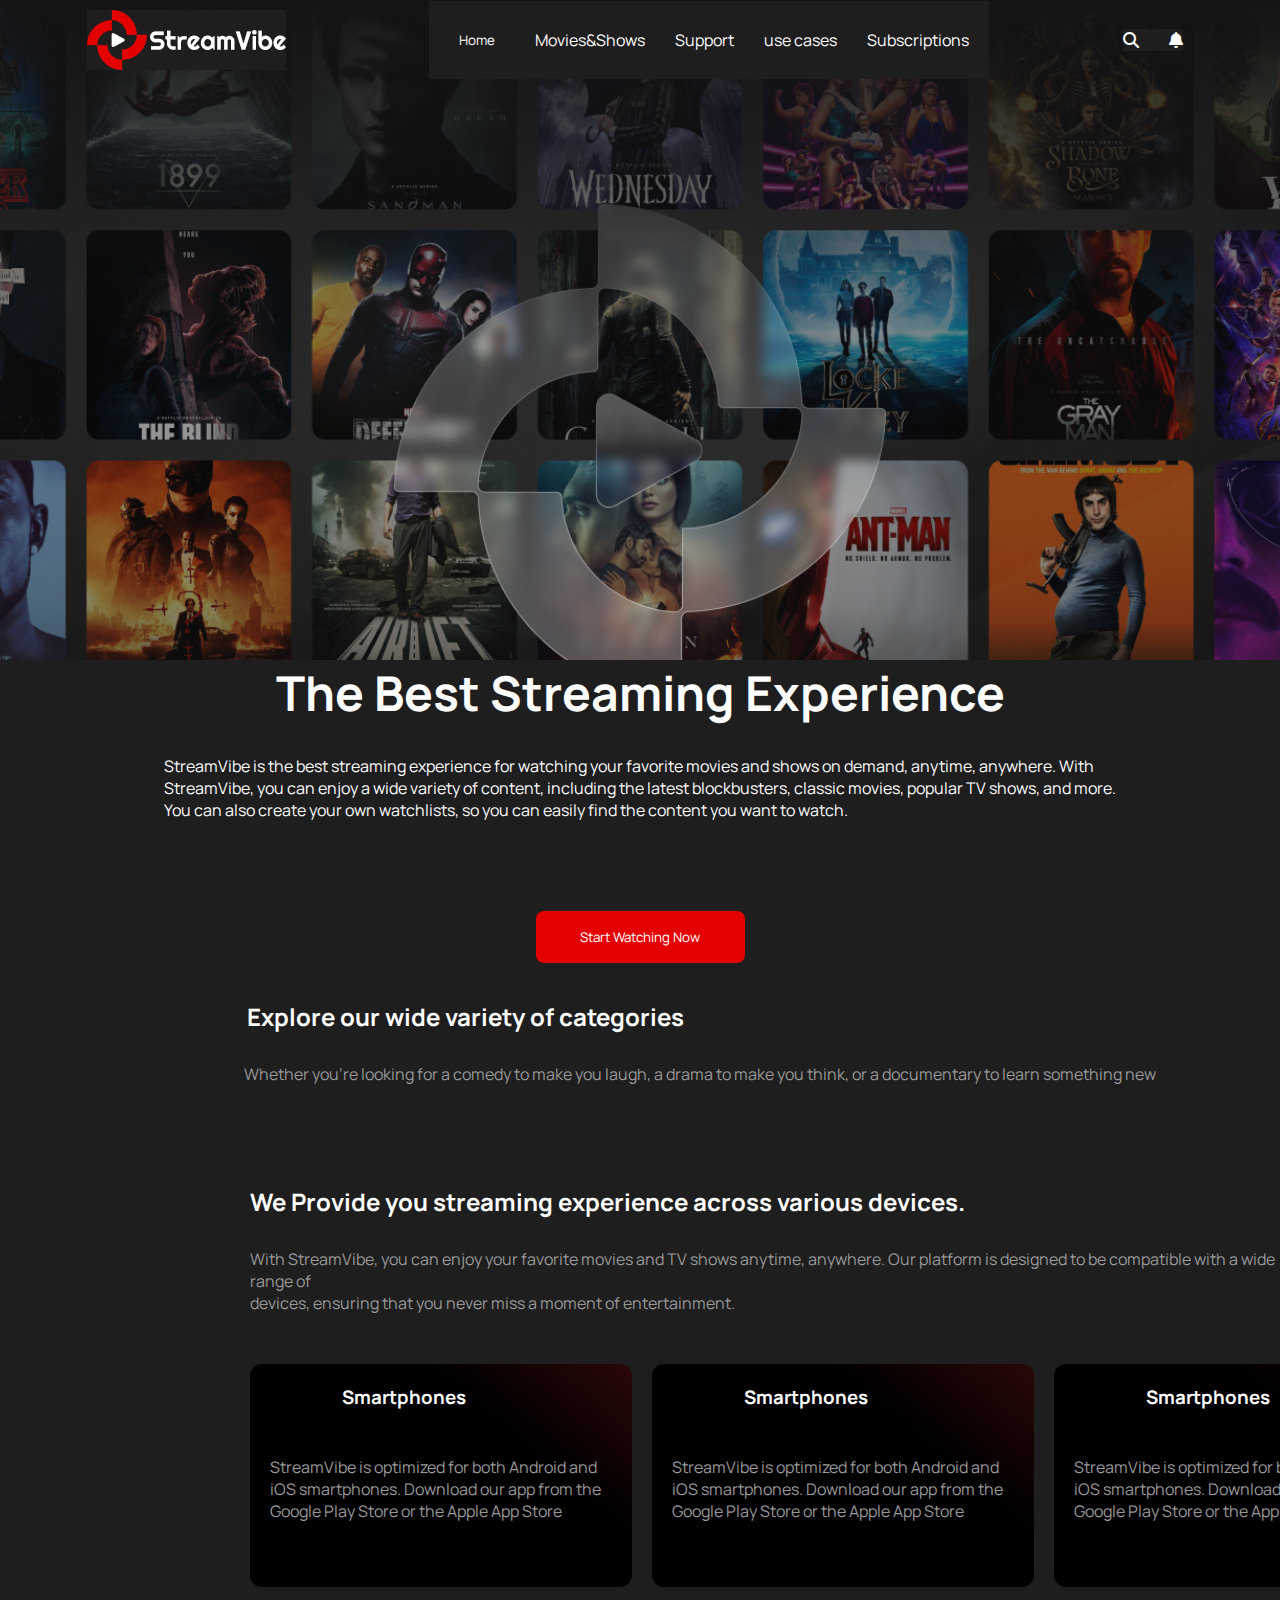
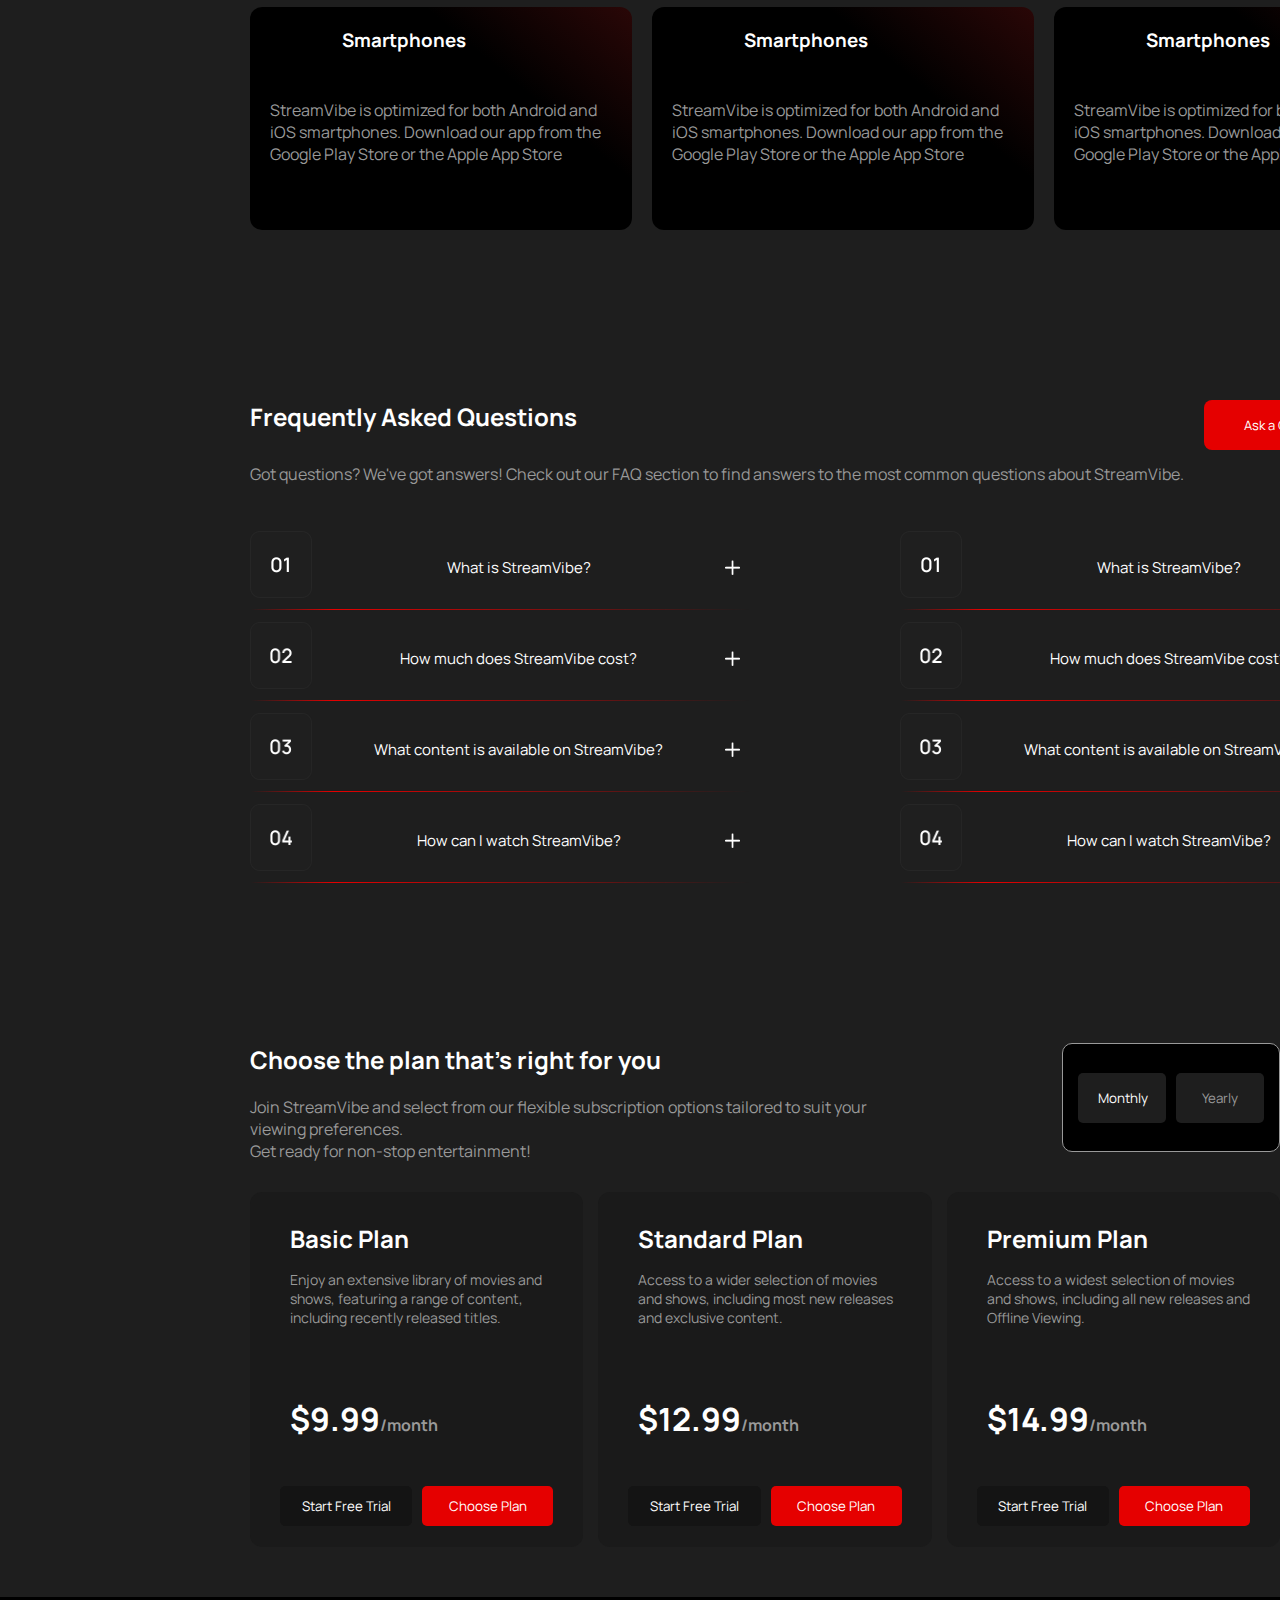
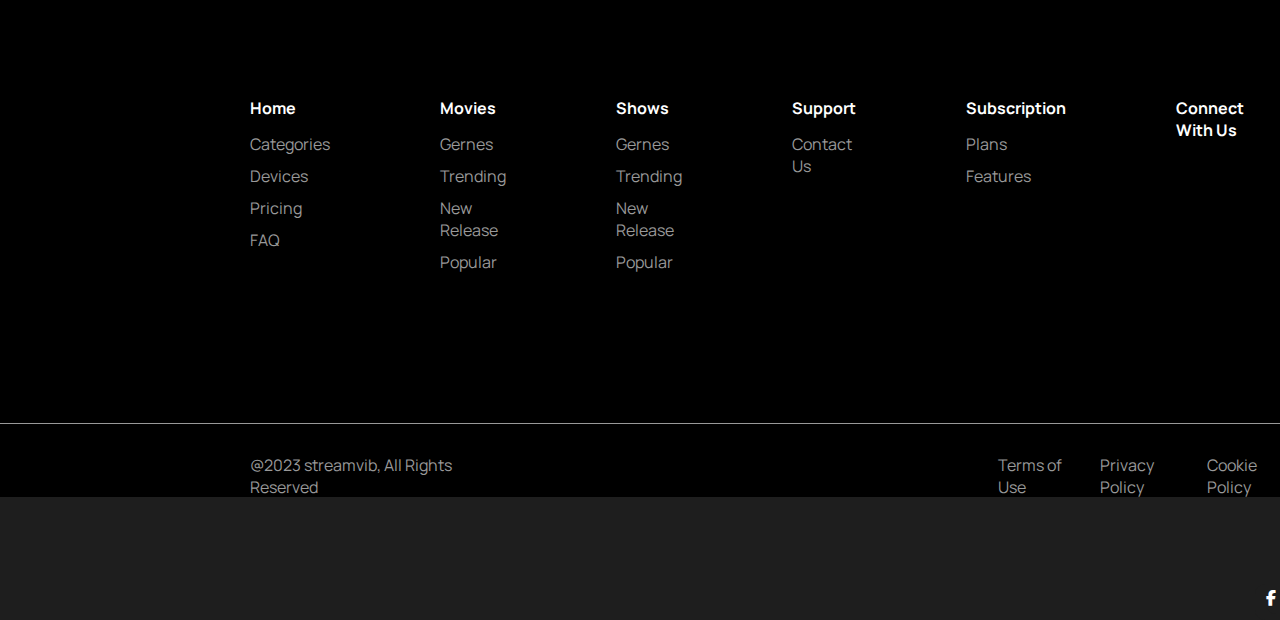
==== index.html @ 4754e65c "footers" ====
<!DOCTYPE html>
<html lang="en">
<head>
    <meta charset="UTF-8">
    <link rel="stylesheet" href="css/ahmad.css">
    <link rel="stylesheet" href="css/nava.css">
    <link rel="stylesheet" href="css/zahra.css">
    <meta name="viewport" content="width=device-width, initial-scale=1.0">
    <title>Document</title>
    <link rel="preconnect" href="https://fonts.googleapis.com">
    <link rel="preconnect" href="https://fonts.gstatic.com" crossorigin>
    <link href="https://fonts.googleapis.com/css2?family=Manrope:wght@200..800&display=swap" rel="stylesheet">
    <link rel="stylesheet" href="https://cdnjs.cloudflare.com/ajax/libs/font-awesome/6.6.0/css/all.min.css">
    <link rel="stylesheet" href="css/owl.carousel.min.css">
    <link rel="stylesheet" href="css/owl.theme.default.min.css">
</head>
<body>
    <section>
        <header class="image-header">
            <div class="navbar">
    
                <div class="img">   
                    <img src="Logo.png" alt="">
                </div>
               
                <div>
                    <ul class="nav-center">
                        <button class="btn"><li>Home</li></button>
                        <li>Movies&Shows</li>
                        <li>Support</li>
                        <li>use cases</li>
                        <li>Subscriptions</li>
                        </div>
                    </ul>
               
                    <div class="img2">
                        <a href=""> <i class="fa fa-search" ></i></a>
                        <a href=""> <i class="fa-solid fa-bell"></i></a>
                    </div>
               </div>
               
            <div id="color">
                <h1 class="txt">The Best Streaming Experience</h1>
                <p class="txt1">StreamVibe is the best streaming experience for watching your favorite movies and shows on demand, anytime, anywhere. With <br> StreamVibe, you can enjoy a wide variety of content, including the latest blockbusters, classic movies, popular TV shows, and more.<br>
                 You can also create your own watchlists, so you can easily find the content you want to watch.</>
                <div class="button">
                    <button class="btn2"> Start Watching Now</button>
                </div>
            </div>
            
        </header>
    </section>
    

    <!-- ZAHRA -->

        <!-- NAVA -->
    <!-- ExploreSection -->
    <section class="SectionExplore">
        <div>
            <h2>Explore our wide variety of categories</h2>
            <p>Whether you're looking for a comedy to make you laugh, a drama to make you think, or a documentary to learn something new</p>
        </div>

        <div class="owl-theme Explore_box owl-carousel"></div>
    </section>

    <section class="WeProvide">
        <div class="WeProvide_text">
            <h2>We Provide you streaming experience across various devices.</h2>
            <p>With StreamVibe, you can enjoy your favorite movies and TV shows anytime, anywhere. Our platform is designed to be compatible with a wide range of <br /> devices, ensuring that you never miss a moment of entertainment.</p>
        </div>
        <div class="WeProvide_pos_box">
            <div>
                <div class="box_WeProvide">
                    <div>
                        <span><img src="" alt=""></span>
                        <h3>Smartphones</h3>
                    </div>
                    <p>StreamVibe is optimized for both Android and iOS smartphones. Download our app from the Google Play Store or the Apple App Store</p>
                </div>
                <div class="box_WeProvide">
                    <div>
                        <span><img src="" alt=""></span>
                        <h3>Smartphones</h3>
                    </div>
                    <p>StreamVibe is optimized for both Android and iOS smartphones. Download our app from the Google Play Store or the Apple App Store</p>                </div>
                
            </div>

            <div>
                <div class="box_WeProvide">
                    <div>
                        <span><img src="" alt=""></span>
                        <h3>Smartphones</h3>
                    </div>
                    <p>StreamVibe is optimized for both Android and iOS smartphones. Download our app from the Google Play Store or the Apple App Store</p>                </div>
                
                <div class="box_WeProvide">
                    <div>
                        <span><img src="" alt=""></span>
                        <h3>Smartphones</h3>
                    </div>
                    <p>StreamVibe is optimized for both Android and iOS smartphones. Download our app from the Google Play Store or the Apple App Store</p>                </div>
                
            </div>
            <div>
                <div class="box_WeProvide">
                    <div>
                        <span><img src="" alt=""></span>
                        <h3>Smartphones</h3>
                    </div>
                    <p>StreamVibe is optimized for both Android and iOS smartphones. Download our app from the Google Play Store or the Apple App Store</p>                </div>
                
                <div class="box_WeProvide">
                    <div>
                        <span><img src="" alt=""></span>
                        <h3>Smartphones</h3>
                    </div>
                    <p>StreamVibe is optimized for both Android and iOS smartphones. Download our app from the Google Play Store or the Apple App Store</p>                </div>
                
            </div>
        </div>
    </section>







    <!-- AHMAD -->
    <section class="Frequently-Asked-Questions">
        <div class="Frequently-Main">
            <div class="Frequently-Asked">
                <div class="flexer">
                    <div>
                        <h2>Frequently Asked Questions</h2>
                        <p>Got questions? We've got answers! Check out our FAQ section to find answers to the most common questions about StreamVibe.</p>
                    </div>

                   <button>Ask a Question</button>
                </div>


                <br><br>
                <div class="boxx">
                    <div class="left-box">

                        <div class="q-box box_section9">
                            <img class="i1img" src="assets/01.png" alt="">
                            <span>What is StreamVibe?</span>
                            <img class="plus-img" src="assets/plus.png" alt="">

                        </div>
                        <div class="answer-content" style="display:none;">
                            <p class="dis">
                                StreamVibe is a streaming service that allows you to watch<br> movies and shows on demand.
                            </p>
                        </div>
                        <img class="i2img" src="assets/line.png" alt="">

                        <div class="q-box box_section9">
                            <img class="i1img" src="assets/02.png" alt="">
                            <span>How much does StreamVibe cost?</span>
                            <img class="plus-img" src="assets/plus.png" alt="">

                        </div>
                        <div class="answer-content" style="display:none;">
                            <p class="dis">
                                StreamVibe is a streaming service that allows you to watch<br> movies and shows on demand.
                            </p>
                        </div>
                        <img class="i2img" src="assets/line.png" alt="">

                        <div class="q-box box_section9">
                            <img class="i1img" src="assets/03.png" alt="">
                            <span>What content is available on StreamVibe?</span>
                            <img class="plus-img" src="assets/plus.png" alt="">

                        </div>
                        <div class="answer-content" style="display:none;">
                            <p class="dis">
                                StreamVibe is a streaming service that allows you to watch<br> movies and shows on demand.
                            </p>
                        </div>
                        <img class="i2img" src="assets/line.png" alt="">

                        <div class="q-box box_section9">
                            <img class="i1img" src="assets/04.png" alt="">
                            <span>How can I watch StreamVibe?</span>
                            <img class="plus-img" src="assets/plus.png" alt="">

                        </div>
                        <div class="answer-content" style="display:none;">
                            <p class="dis">
                                StreamVibe is a streaming service that allows you to watch<br> movies and shows on demand.
                            </p>
                        </div>
                        <img class="i2img" src="assets/line.png" alt="">

                    </div>
    
                    <div class="right-box">
                        <div class="q-box box_section9">
                            <img class="i1img" src="assets/01.png" alt="">
                            <span>What is StreamVibe?</span>
                            <img class="plus-img" src="assets/plus.png" alt="">

                        </div>
                        <div class="answer-content" style="display:none;">
                            <p class="dis">
                                StreamVibe is a streaming service that allows you to watch<br> movies and shows on demand.
                            </p>
                        </div>
                        <img class="i2img" src="assets/line.png" alt="">

                        <div class="q-box box_section9">
                            <img class="i1img" src="assets/02.png" alt="">
                            <span>How much does StreamVibe cost?</span>
                            <img class="plus-img" src="assets/plus.png" alt="">

                        </div>
                        <div class="answer-content" style="display:none;">
                            <p class="dis">
                                StreamVibe is a streaming service that allows you to watch<br> movies and shows on demand.
                            </p>
                        </div>
                        <img class="i2img" src="assets/line.png" alt="">

                        <div class="q-box box_section9">
                            <img class="i1img" src="assets/03.png" alt="">
                            <span>What content is available on StreamVibe?</span>
                            <img class="plus-img" src="assets/plus.png" alt="">

                        </div>
                        <div class="answer-content" style="display:none;">
                            <p class="dis">
                                StreamVibe is a streaming service that allows you to watch<br> movies and shows on demand.
                            </p>
                        </div>
                        <img class="i2img" src="assets/line.png" alt="">

                        <div class="q-box box_section9">
                            <img class="i1img" src="assets/04.png" alt="">
                            <span>How can I watch StreamVibe?</span>
                            <img class="plus-img" src="assets/plus.png" alt="">

                        </div>
                        <div class="answer-content" style="display:none;">
                            <p class="dis">
                                StreamVibe is a streaming service that allows you to watch<br> movies and shows on demand.
                            </p>
                        </div>
                        <img class="i2img" src="assets/line.png" alt="">
                    </div>
                </div>
                </div>
            </div>
        </div>

    </section>

    <section class="pricing-section">
        <div class="pos">
            <div>
                <h2>Choose the plan that’s right for you</h2>
                <p>Join StreamVibe and select from our flexible subscription options tailored to suit your viewing preferences. <br />Get ready for non-stop entertainment!</p>
            
            </div>

            <div class="toggle-container">
                <button class="toggle-button active">Monthly</button>
                <button class="toggle-button">Yearly</button>
            </div>
        </div>
        <div class="plans-container">
            <div class="plan-box">
                <h2>Basic Plan</h2>
                <p>Enjoy an extensive library of movies and shows, featuring a range of content, including recently released titles.</p>
                <h3>$9.99<span>/month</span></h3>
                <div class="pos_button">
                    <button class="btn-trial">Start Free Trial</button>
                    <button class="btn-choose">Choose Plan</button>
                </div>
            </div>

            <div class="plan-box">
                <h2>Standard Plan</h2>
                <p>Access to a wider selection of movies and shows, including most new releases and exclusive content.</p>
                <h3>$12.99<span>/month</span></h3>
                <div class="pos_button">
                    <button class="btn-trial">Start Free Trial</button>
                    <button class="btn-choose">Choose Plan</button>
                </div>
            </div>

            <div class="plan-box">
                <h2>Premium Plan</h2>
                <p>Access to a widest selection of movies and shows, including all new releases and Offline Viewing.</p>
                <h3>$14.99<span>/month</span></h3>
                <div class="pos_button">
                    <button class="btn-trial">Start Free Trial</button>
                    <button class="btn-choose">Choose Plan</button>
                </div>

            </div>
        </div>
    </section>


    <!-- footer -->
    <section class="footer">
        <div class="footer_pos">
            <div>
                <h4><a href="">Home</a></h4>
                <ul>
                    <li><a href="">Categories</a></li>
                    <li><a href="">Devices</a></li>
                    <li><a href="">Pricing</a></li>
                    <li><a href="">FAQ</a></li>
                </ul>
            </div>

            <div>
                <h4><a href="">Movies</a></h4>
                <ul>
                    <li><a href="">Gernes</a></li>
                    <li><a href="">Trending</a></li>
                    <li><a href="">New Release</a></li>
                    <li><a href="">Popular</a></li>
                </ul>
            </div>
            <div>
                <h4><a href="">Shows</a></h4>
                <ul>
                    <li><a href="">Gernes</a></li>
                    <li><a href="">Trending</a></li>
                    <li><a href="">New Release</a></li>
                    <li><a href="">Popular</a></li>
                </ul>
            </div>
            <div>
                <h4><a href="">Support</a></h4>
                <ul>
                    <li><a href="">Contact Us</a></li>
                </ul>
            </div>
            <div>
                <h4><a href="">Subscription</a></h4>
                <ul>
                    <li><a href="">Plans</a></li>
                    <li><a href="">Features</a></li>
                </ul>
            </div>
            <div class="icons_footer">
                <h4><a href="">Connect With Us</a></h4>
            </div>
        </div>
        <div class="pos_icon_footer2">
            <div>
                <i class="fa-brands fa-facebook-f"></i>  
            </div>       
            
            <div>
                <i class="fa-brands fa-twitter"></i>
            </div> 
                
            <div>
                <i class="fa fa-linkedin" aria-hidden="true"></i>
            </div> 
        
        </div>

        <div class="last_part_of_footer">
            <span>@2023 streamvib, All Rights Reserved</span>
            <ul>
                <li><a href="">Terms of Use</a></li>
                <li><a href="">Privacy Policy</a></li>
                <li><a href="">Cookie Policy</a></li>
            </ul>
        </div>
    </section>


    
</body>
    <!-- owl carousel -->
    <script src="js/owl.carousel.min.js"></script>
    <script src="https://cdnjs.cloudflare.com/ajax/libs/jquery/3.7.1/jquery.min.js"></script>
    <script src="https://cdnjs.cloudflare.com/ajax/libs/jquery/3.7.1/jquery.min.js">
    </script>
    <!-- owl carousel -->
    <script src="js/owl.carousel.min.js"></script>
    <script src="js/main.js"></script>
</html>
---- css/ahmad.css ----
.Frequently-Asked-Questions {
    display: flex;
    flex-direction: column;
}

.Frequently-Asked h2 {
    color: white;
}
.Frequently-Asked p {
    color: #999999;
    font-size: 16px;
}


.flexer {
    display: flex;
    
}
.flexer div p{
    margin-top: 30px;
}

.Frequently-Asked button {
    height: 50px;
    width: 170px;
    margin-bottom: 30px;
    color: white;
    background-color: #E50000;
    font-size: 13px;
    border-radius: 8px;
    border: none;
    margin-left: 20px;
}


.i1img {
    height: 67px;
    width: 62px;
}

.i2img {
    height: 1px;
    width: 500px;
    margin-bottom: 10px;
    margin-top: 10px;
}

.q-box span {
    color: #FFFFFF;
    font-size: 15px;
    margin-top: 7px;
}


.Frequently-Main {
    display: flex;
    justify-content: space-between; 
    
    margin-left: 250px;
    
    
}

.left-box, .right-box {
    display: flex;
    flex-direction: column;
    width: 48%; 
}


.boxx {
    display: flex;
    align-items: center;
    text-align: center;
    gap: 150px;
}


.q-box {
    box-sizing: border-box;
    display: flex;
    width: 500px;
    height: 70px;
    align-items: center; 
    justify-content: space-between; 
    cursor: pointer; 
}

.plus-img {
    height: 15px;
    width: 15px;
    margin-top: 7px;
    margin-right: 10px; 
}


.q-box.new_back .answer-content {
    display: block;
}


.answer-content {
    display: none;
    color: #999999;
    font-size: 14px;
    padding-left: 70px; 
    margin-bottom: 15px;
}


.q-box.new_back + .answer-content {
    display: block;
}

.answer-content {
    max-width: 500px;
    text-align: left;

}




/* body {
    font-family: Arial, sans-serif;
    background-color: #111;
    color: white;
    text-align: center;
    margin: 0;
    padding: 0;
} */

.pricing-section {
    padding: 50px 0;
    margin-top: 100px;
}
.pricing-section h2{
    color: white;
    margin-left: 250px;
    margin-bottom: 20px;
}
.pos{
    display: flex;
    gap: 150px;
}


.pricing-section p {
    color: #999;
    margin-bottom: 30px;
    margin-left: 250px;
}

.toggle-container {
    background-color: black;
    display: flex;
    justify-content: center;
    align-items: center;
    margin-bottom: 40px;
    border: 1px solid #999999;
    border-radius: 10px;
    padding: 10px;
}

.toggle-button {
    
    color: #999999;
    border: 1px solid white;
    padding: 10px 20px;
    margin: 0 5px;
    cursor: pointer;
    border-radius: 5px;
    transition: all 0.3s ease;
    width: 88px;
    height: 50px;
    border: none;
}

.toggle-button.active {
    
    color: white;
    border: none;
    
}

.plans-container {
    display: flex;
    margin-left: 250px;
    gap: 15px;
}

.plan-box {
    background-color: #1A1A1A;
    padding: 30px;
    
    border-radius: 12px;
    
    box-sizing: border-box;
    width: 375px;
    height: 355px;
}

.plan-box div{
    background-color: #1A1A1A;
    margin-top: 45px;
    
}

.plan-box h2 {
    background-color: #1A1A1A;
    color: white;
    margin-left: 10px;
    margin-bottom: 15px;
}

.plan-box p {
    background-color: #1A1A1A;
    color: #999;
    font-size: 14px;
    margin-bottom: 70px;
    margin-left: 10px;
}

.plan-box h3 {
    font-size: 2rem;
    margin-bottom: 20px;
    background-color: #1A1A1A;
    color: white;
    margin-left: 10px;
}
.pos_button {
    display: flex;
    gap: 10px;
}
.plan-box span {
    background-color: #1A1A1A;
    font-size: 1rem;
    color: #999;
}

.btn-trial, .btn-choose {
    display: block;
    width: 100%;
    padding: 10px;
    border: none;
    border-radius: 5px;
    cursor: pointer;
    margin-bottom: 10px;
}

.btn-trial {

    background-color: #141414;
    color: white;
    border: 1px solid #141414;
}

.btn-choose {
    
    background-color: #E50000;
    color: white;
    transition: background-color 0.3s ease;
}
---- css/nava.css ----
* {
    background-color: #1E1E1E;
    padding: 0px;
    margin: 0px;
    font-family: "Manrope", sans-serif;
}
/* ExploreSection */
.SectionExplore {
    display: flex;
    flex-direction: column;
    width: 1400px;
    overflow: hidden;
    text-align: center;

    margin-bottom: 100px;
    
}
.SectionExplore div h2 {
    
    margin-left: -470px;
    color: white;
    margin-bottom: 30px;
}
.SectionExplore div p {
    color: #999999;
   
    
}
/* Explore_box */
.Explore_box {
    border-radius: 10px;
    display: flex;
    gap: 120px;
    margin-left: 250px;
    
}

.Explore_box div h3{
    color: white;
    background-color: #262626;
    
}
.Explore_box div i{
    margin-top: 7px;
    color: white;
    background-color: #262626;
}
.cenareham {
    padding: 30px;
    display: flex;
    gap: 80px;
    background-color: #262626;
    margin-top: 40px;

}
.boxes{
    margin-top: -190px;
    box-sizing: border-box;
    width: 240px;
    height: 380px;
    
    background-color: #262626;
    border-radius: 10px;
}
.pics_of__Explorebox{
    border-radius: 10px;
    padding: 20px;
    margin-top: 300px;
    background-color: #262626;
}
.pics_of__Explorebox img{
    
    width: 193px;
    height: 210px;
}
.WeProvide {
    margin-left: 250px;
    margin-bottom: 150px;
}

.WeProvide div h2{
    color: white;
    margin-bottom: 30px;

}
.WeProvide div p{
    color: #999999;

}
.owl-theme {
    color: white;
}
.owl-nav{
    display: flex;
    gap: 224px;
    
}
.owl-dots{
    width: 207px;
    height: 50px;
    display: flex;
    align-items: center;
    justify-content: center;
    border-radius: 10px;
    position: absolute;
    top: 30px;
    right: 325px;
    
}
.owl-dot span{
    width: 15px !important;
    height: 5px !important;
    
    
}
.owl-nav{
    width: 330px;
    height: 68px;
    background-color: #0F0F0F;
    border: 1px solid #262626;
    position: absolute;
    top: 10px;
    right: 260px;
    border-radius: 10px;
}
/* .owl-next{
    overflow: hidden;
    z-index: 1;
    
} */
.owl-next span{
    
    background-color: transparent;
    width: 60px;
    height: 60px;
    background-color: #262626;
    border-radius: 6px;
    padding: 15px;
}
.owl-prev span{
    
    background-color: transparent;
    width: 60px;
    height: 60px;
    background-color: #262626;
    border-radius: 6px;
    padding: 15px;
}
.owl-dot.active span{
    background-color: red !important; /* Active dot color */
}

/* WeProvide_boxes */
.box_WeProvide{
    width: 342px;
    height: 183px;
    border-radius: 12px;
    padding: 20px;
    background: linear-gradient(40deg, rgba(0,0,0,1) 68%, rgb(42,7,7) 100%, rgba(45,2,2,1) 100%);
    margin-bottom: 20px;
}
.WeProvide_text{
    margin-bottom: 50px;
}
.box_WeProvide div{
    
    display: flex;
    color: white;
    background-color: transparent;
}
.box_WeProvide div h3{
    background-color: transparent;
}
.box_WeProvide div span{
    width: 72px;
    height: 72px;
    border-radius: 12px;
    background-color: #1F1F1F;
    background-color: transparent;
}
.box_WeProvide p{
    background-color: transparent;
    
}
.WeProvide_pos_box {
    display: flex;
    gap: 20px;
}

/* footer */
.footer {
    width: 100%;
    height: 500px;
    background-color: #000000;
    display: flex;
    flex-direction: column;
    gap: 80px;
    
}
.footer_pos {
    display: flex;
    background-color: transparent;
    gap: 110px;
    padding: 100px 250px;
    

}
.footer_pos div h4{
    background-color: transparent;
}
.footer_pos div h4 a{
    color: white;
    background-color: transparent;
    list-style-type: none;
    text-decoration: none;
} 
.footer_pos div ul li{
    background-color: transparent;
}
.footer_pos div ul li a{
    color: #999999 !important;
    background-color: transparent;
    list-style-type: none;
    text-decoration: none;

    
}
.footer_pos div{
    background-color: transparent;
    display: flex;
    flex-direction: column;
    gap: 14px;
  
}
.footer_pos div ul{
    background-color: transparent;
    display: flex;
    flex-direction: column;
    gap: 10px;
    margin-bottom: -30px;
    
}
.last_part_of_footer{
    padding-top: 30px;
    gap: 280px;
    display: flex;
    color: #999999;
    background-color: transparent;
    border-top: 1px solid #999999;
}
.last_part_of_footer span{
    background-color: transparent;
    padding-left: 250px;
}
.last_part_of_footer ul{
    background-color: transparent;
    padding-left: 250px;
    display: flex;
    gap: 30px;
    background-color: transparent;
    
}
.last_part_of_footer ul li{
    background-color: transparent;
}

.last_part_of_footer ul li a{
    color: #999999;
    text-decoration: none;
    background-color: transparent;
    
}    

.pos_icon_footer2 {
    background-color: transparent;
    display: flex;
    width: 130px;
    position: absolute;
    left: 1255px;
    bottom: -2920px;
    gap: 10px;
    

    

}
.pos_icon_footer2 div{
    width: 256px;
    height: 36px;
    border-radius: 10px;
    display: flex;
    justify-content: center;
    align-items: center;
}

.pos_icon_footer2 i{
    margin-left: 10px;
    color: white;
    width: 24px;
    height: 24px;
    border-radius: 10px;
    
    
}
---- css/zahra.css ----
.image-header{
    background-image: url(../Sub\ Container.png);
    height: 100vh;
    background-position: center;
    background-repeat: no-repeat;
    background-size: cover;
    margin-bottom: 100px;
    
}

.navbar{
    background-color: transparent;
    display: flex;
    justify-content:space-around;
    align-items: center;
    padding-bottom:30px;
    padding-right:30px ;
    margin-left: 10px;
}
 .navcenter{ display: flex;
    justify-content:space-around;
    align-items: center;
    padding-bottom:30px;  
    gap: 30px;
   
}
.nav-center{
    display: flex;
    justify-content:space-around;
    align-items: center;
    gap: 30px;
    border-radius: 12px;
    padding: 20px;
    color: white;
    background-color:#1E1E1E;
}

li{
    list-style-type: none;
}
.btn{
    background-color: #1E1E1E;

    border-radius: 8px;
    color: white;
    padding: 10px;
    border-style: none;
}
.img2 {
    display: flex;
    gap: 30px;
}

.img2 a i{
    color: white;
}
.img{
   
    display: flex;
    width:199px ;
    height:60px ;
    margin: 10px;
    justify-content:center;
    align-items: baseline;
}
.txt{
    display: flex;
    justify-content: center;
    margin-bottom: 30px;
    color: white;
    margin-top:550px;
    font-size: 48px;
   
}

.txt1{display: flex;
    
    justify-content: center;
    
    color: white;
    /* margin-top:30px; */
}
.btn2{
    display: flex;
    justify-content: center;
    color:white;
    background-color: #E50000;
    border: none;
    align-items: center;
    width: 209px;
    height: 52px;
    border-radius: 8px;
}
#color{

    
    background-color: #1E1E1E;
}
.button{

    display: flex;
    justify-content: center;
    align-items: center;
    padding-top: 90px;
}
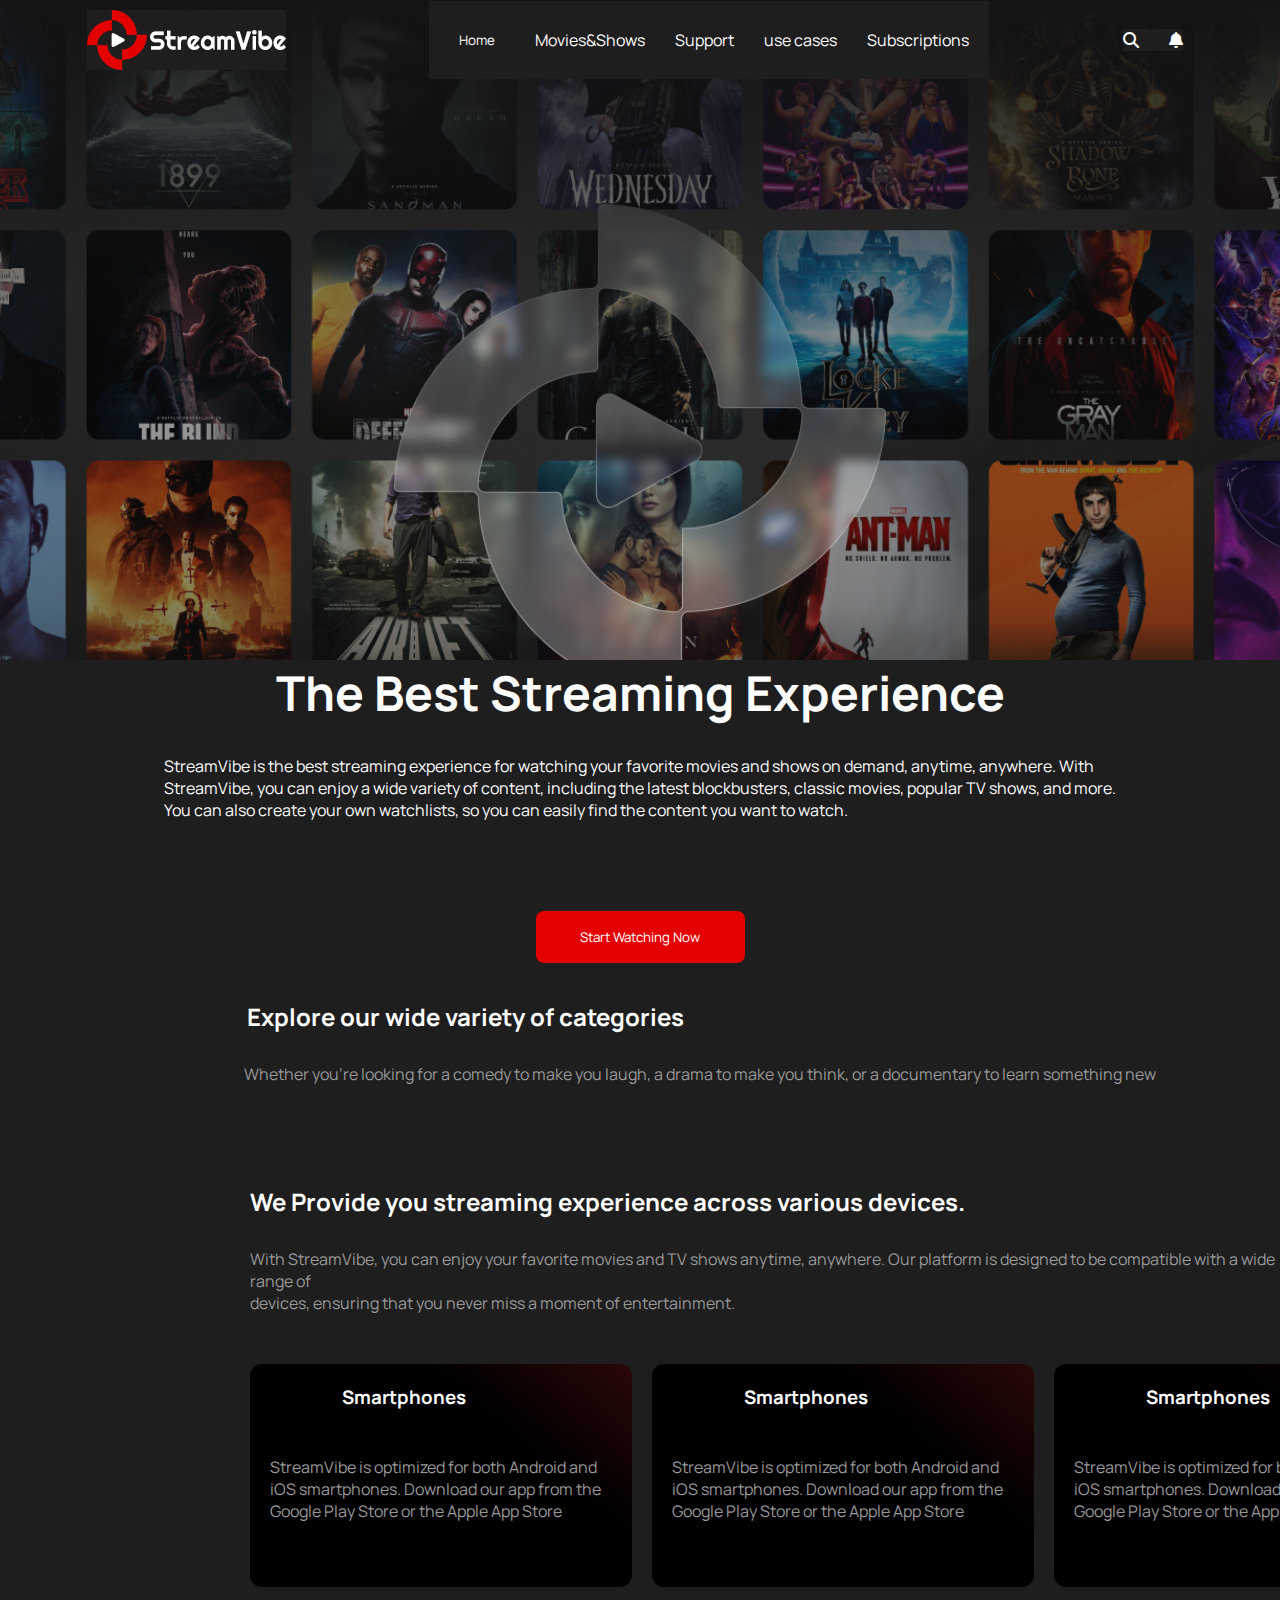
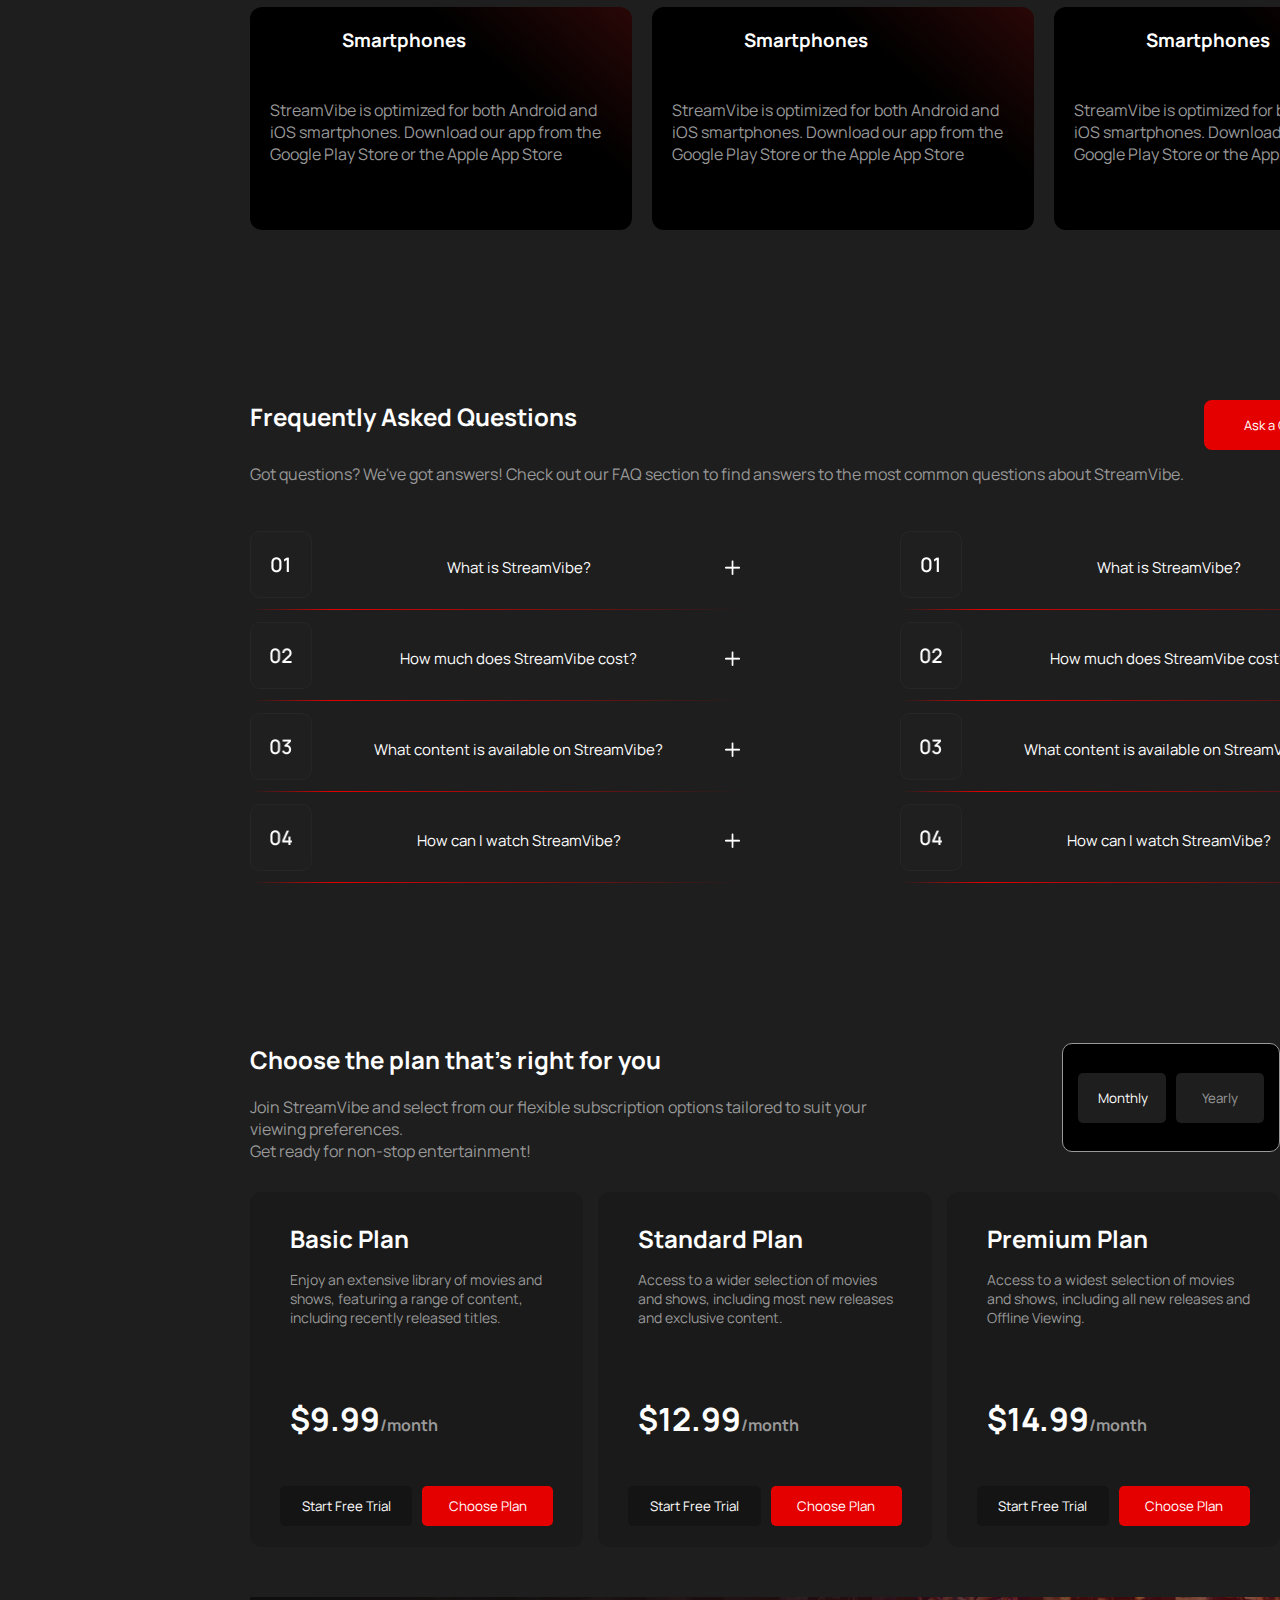
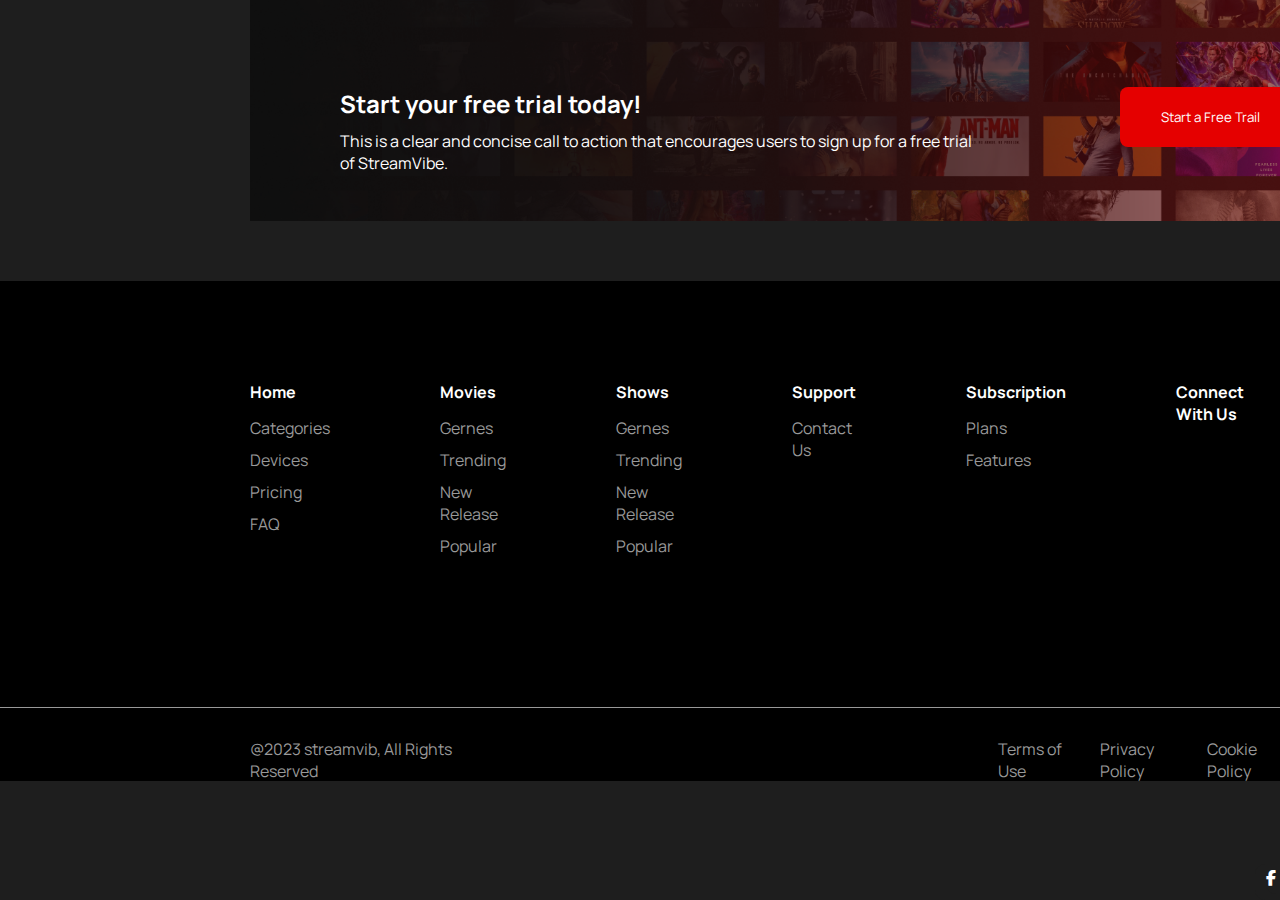
==== commit e7460847: "added baner" ====
--- a/index.html
+++ b/index.html
@@ -307,7 +307,16 @@
             </div>
         </div>
     </section>
-
+    <!-- baner -->
+    <section class="baner1 baner">
+        <div>
+            <h2>Start your free trial today!</h2>   
+            <p>This is a clear and concise call to action that encourages users to sign up for a free trial of StreamVibe.</p>  
+        </div>
+        <div>
+            <button>Start a Free Trail</button>
+        </div>
+    </section>
 
     <!-- footer -->
     <section class="footer">
--- a/css/nava.css
+++ b/css/nava.css
@@ -195,7 +195,7 @@
     display: flex;
     flex-direction: column;
     gap: 80px;
-    
+    margin-top: -100px;
 }
 .footer_pos {
     display: flex;
@@ -276,8 +276,9 @@
     display: flex;
     width: 130px;
     position: absolute;
+    margin-bottom: -30px;
     left: 1255px;
-    bottom: -2920px;
+    bottom: -3170px;
     gap: 10px;
     
 
@@ -302,3 +303,143 @@
     
     
 }
+/* show page */
+/* movies */
+
+.line{
+    padding: 0px;
+    margin-left: -200px;
+}
+
+.objects{
+    align-items: center;
+    width: 1240px;
+    height: inherit;
+    margin-top: 50px;
+    border: 2px solid #262626;
+    margin-left: 250px;
+    margin-bottom: 40px;
+}
+.objects button{
+    background-color: #E50000;
+    color: white;
+    width: 100px;
+    height: 50px;
+    border-radius: 10px;
+    
+}
+
+.SectionExplore2 {
+    
+    padding: 20px;
+    display: flex;
+    flex-direction: column;
+    width: 1200px;
+    overflow: hidden;
+    color: white;
+    gap: 100px;
+    margin-bottom: 100px;
+    
+    
+}
+
+.SectionExplore2 .w{
+    width: 400px;
+}
+
+.left{
+    margin-top: -100px;
+    margin-left: 100px;
+    
+    
+}
+
+.Explore_box2 .owl-nav{
+    margin-right: -130px;
+    
+    
+}
+.Explore_box2 .owl-dots{
+    margin-right: -129px;
+}
+.Explore_box2 .owl-stage-outer{
+    padding: 30px;
+    margin-left: -300px;
+}
+
+.baner{
+    background-image: url(../assets/Background\ Images.png);
+    width: 1200px;
+    padding: 20px;
+    height: 444px;
+    background-size: contain;
+    background-repeat: no-repeat;
+    margin-left: 250px;
+    display: flex;
+}
+.baner1{
+    background-image: url(../assets/Background\ Images.png);
+    width: 1100px;
+    padding: 20px;
+    height: 344px;
+    background-size: contain;
+    background-repeat: no-repeat;
+    margin-left: 250px;
+    display: flex;
+}
+
+.baner button{
+    background-color: #E50000;
+    width: 180px;
+    height: 60px;
+    border-radius: 8px;
+    border: none;
+}
+.baner div{
+    margin: 70px;
+    
+    background-color: transparent;
+    color: white;
+}
+.baner div button{
+    color: white;
+}
+.baner p{
+    background-color: transparent;
+}
+.baner h2{
+    margin-bottom: 10px;
+    background-color: transparent;
+}
+
+.pos_icon_footer3 {
+    background-color: transparent;
+    display: flex;
+    width: 130px;
+    position: absolute;
+    margin-top: 140px;
+    left: 1250px;
+    gap: 10px;
+    color: white;
+    
+    
+
+}
+.pos_icon_footer3 div{
+    width: 256px;
+    height: 36px;
+    border-radius: 10px;
+    display: flex;
+    justify-content: center;
+    align-items: center;
+}
+
+.pos_icon_footer3 i{
+    margin-left: 10px;
+    color: white;
+    width: 24px;
+    height: 24px;
+    border-radius: 10px;
+    
+    
+}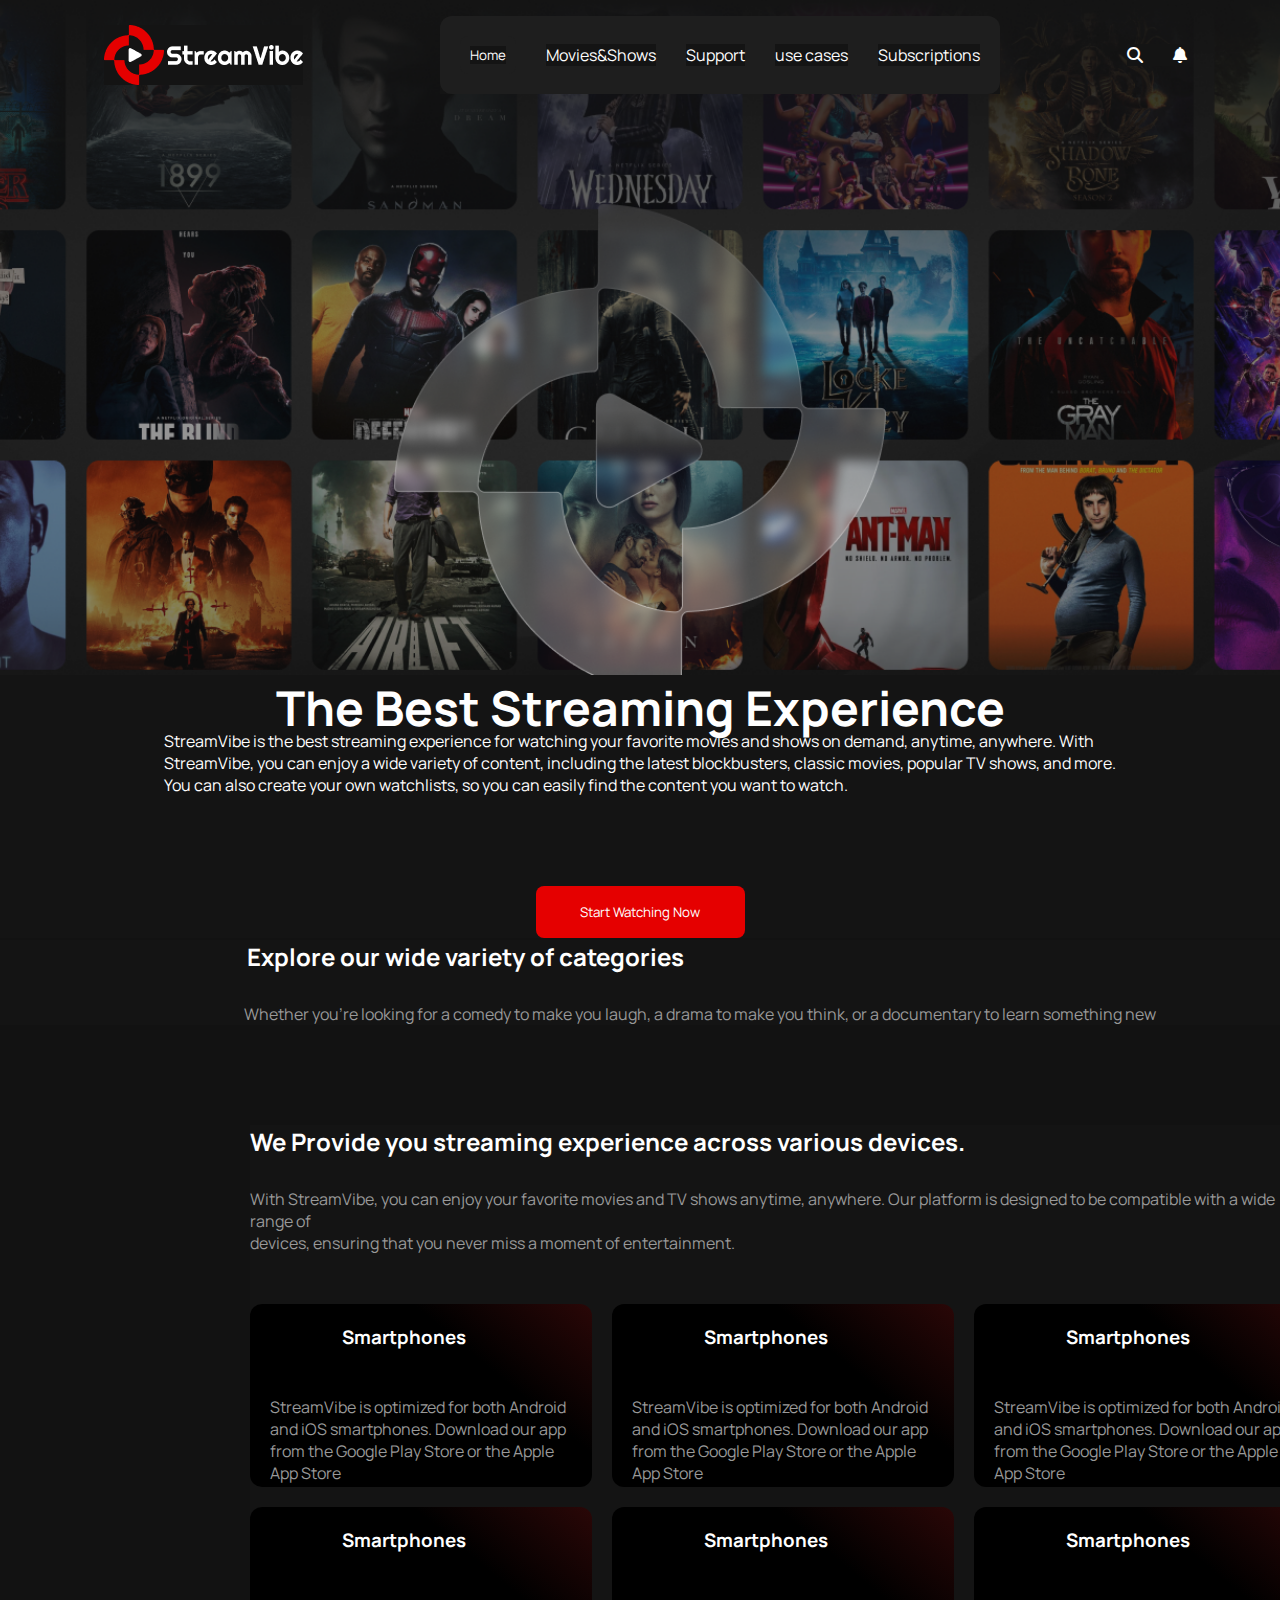
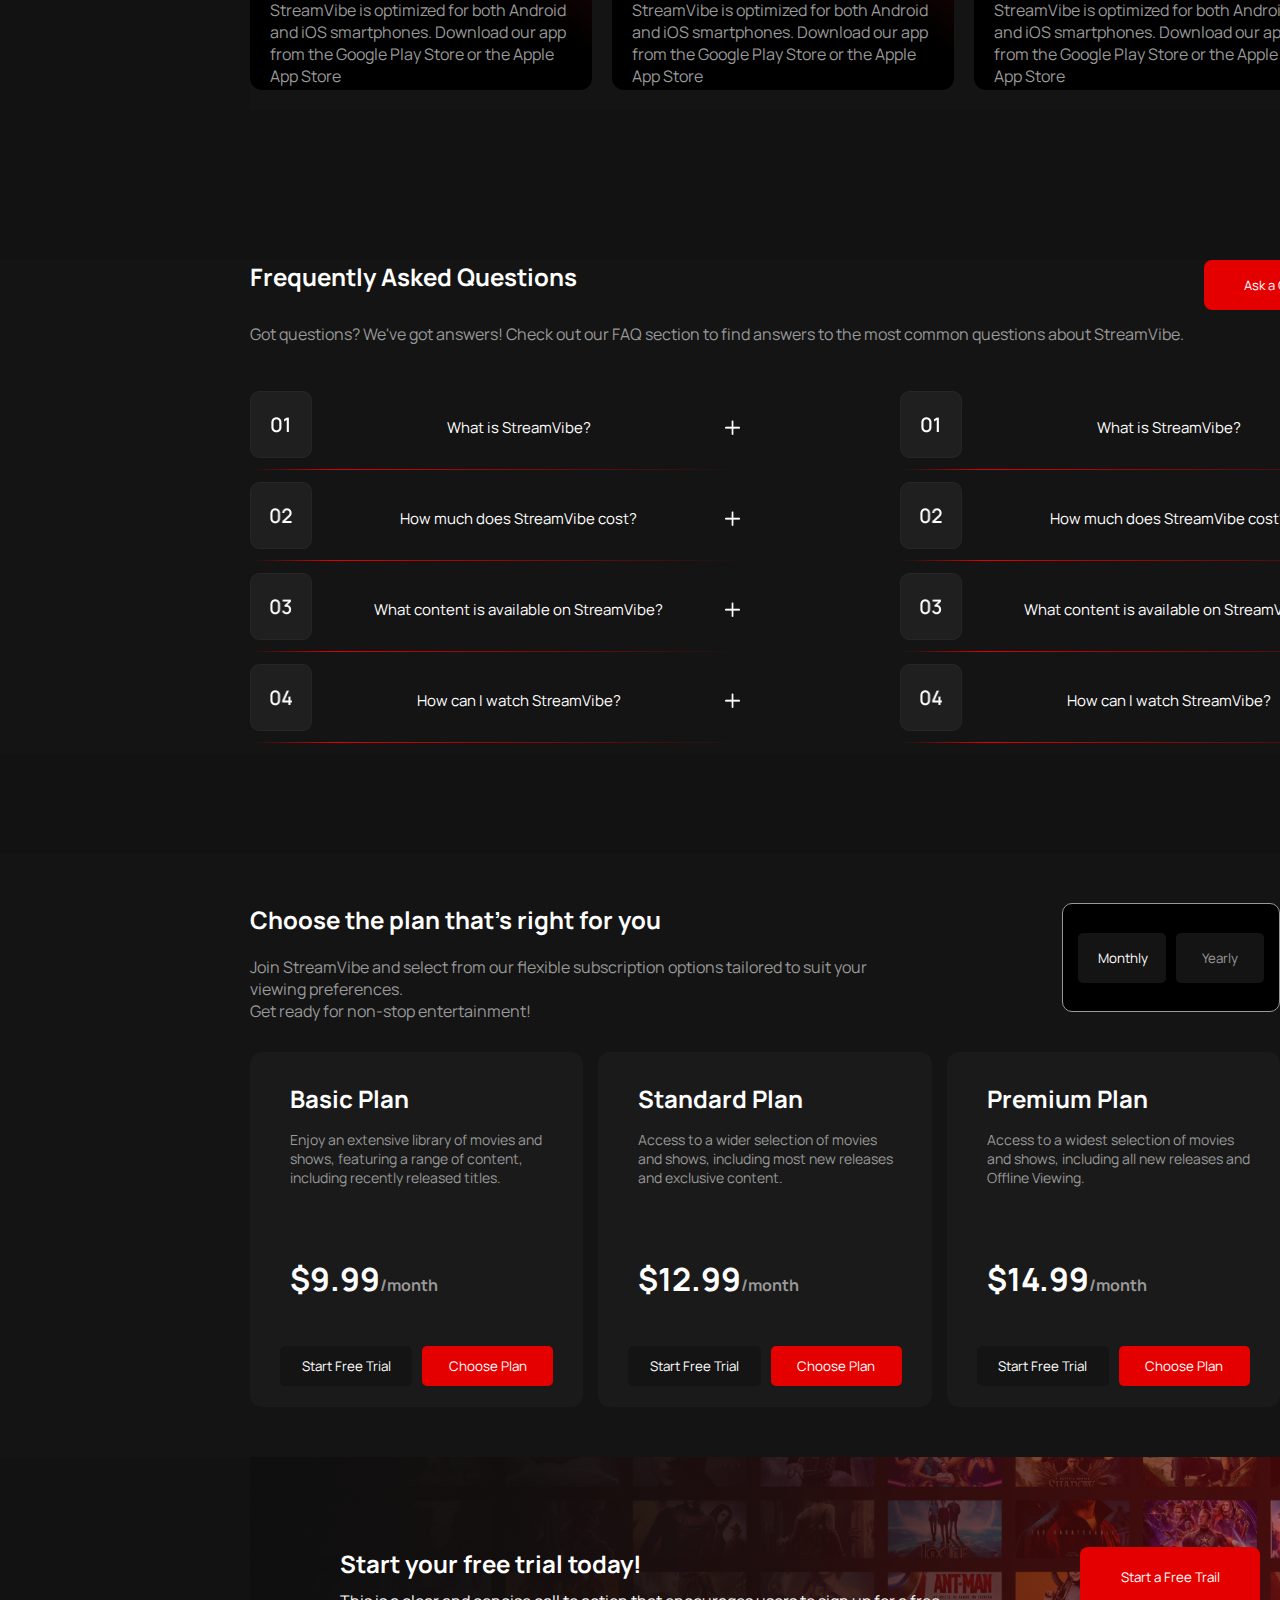
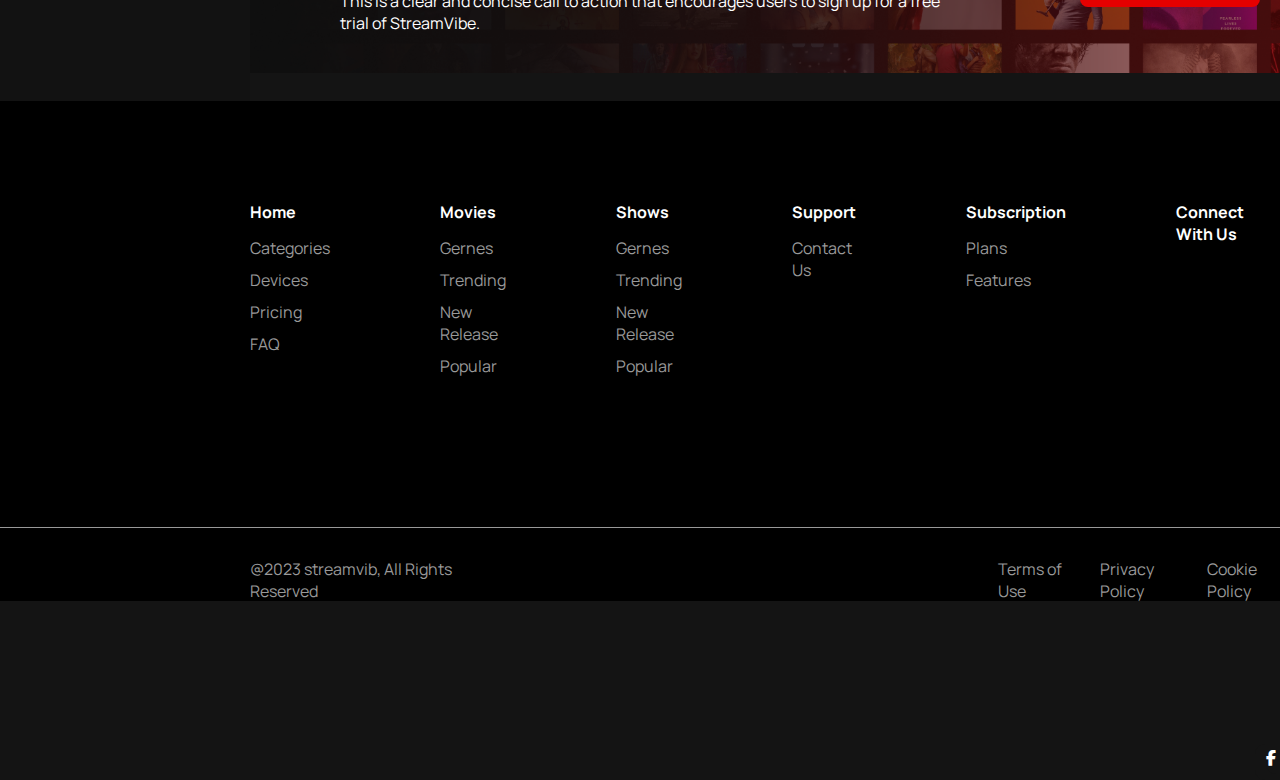
==== commit 15fda468: "updates" ====
--- a/index.html
+++ b/index.html
@@ -62,7 +62,9 @@
             <p>Whether you're looking for a comedy to make you laugh, a drama to make you think, or a documentary to learn something new</p>
         </div>
 
-        <div class="owl-theme Explore_box owl-carousel"></div>
+        <div class="owl-theme Explore_box owl-carousel-2 owl-carousel"></div>
+   
+        </div>
     </section>
 
     <section class="WeProvide">
@@ -122,9 +124,6 @@
             </div>
         </div>
     </section>
-
-
-
 
 
 
--- a/css/ahmad.css
+++ b/css/ahmad.css
@@ -119,16 +119,6 @@
 }
 
 
-
-
-/* body {
-    font-family: Arial, sans-serif;
-    background-color: #111;
-    color: white;
-    text-align: center;
-    margin: 0;
-    padding: 0;
-} */
 
 .pricing-section {
     padding: 50px 0;
@@ -263,3 +253,79 @@
 }
 
 
+
+* {
+    margin: 0;
+    padding: 0;
+    box-sizing: border-box;
+}
+
+body {
+    font-family: Arial, sans-serif;
+    background-color: #121212;
+}
+
+.navbar {
+    display: flex;
+    justify-content: space-between;
+    align-items: center;
+    background-color: #1c1c1c;
+    padding: 15px 20px;
+
+}
+
+.logo img {
+    width: 150px;
+}
+
+.navss {
+    border: 5px solid rgb(31, 31, 31);
+    border-radius: 8px;
+    background-color: rgb(15, 15, 15);
+}
+
+.nav-links {
+    list-style: none;
+    display: flex;
+}
+
+.nav-links li {
+    margin: 0 15px;
+    margin-top: 24px;
+    margin-bottom: 24px;
+}
+
+.nav-links a {
+    margin-top: 120px;
+    color: rgb(255, 255, 255);
+    text-decoration: none;
+    background-color: transparent;
+    font-size: 16px;
+    padding: 5px 0;
+    position: relative;
+}
+
+.nav-links a:hover {
+    color: #e50914;
+}
+
+.nav-icons a {
+    margin-left: 15px;
+    height: 10px;
+    background-color: rgb(28, 28, 28);
+}
+
+.nav-icons img {
+    width: 70px;
+}
+
+.bor {
+    border-radius: 5px;
+
+
+}
+
+.slid-img {
+    justify-content: center;
+    text-align: center;
+}--- a/css/nava.css
+++ b/css/nava.css
@@ -1,5 +1,5 @@
 * {
-    background-color: #1E1E1E;
+    background-color: rgb(20, 20, 20);
     padding: 0px;
     margin: 0px;
     font-family: "Manrope", sans-serif;
@@ -30,7 +30,8 @@
 .Explore_box {
     border-radius: 10px;
     display: flex;
-    gap: 120px;
+    
+    gap: 20px;
     margin-left: 250px;
     
 }
@@ -53,15 +54,22 @@
     margin-top: 40px;
 
 }
+.cenareham img{
+    width: 170px;
+    height: 20px;
+}
+
 .boxes{
     margin-top: -190px;
     box-sizing: border-box;
     width: 240px;
     height: 380px;
-    
-    background-color: #262626;
-    border-radius: 10px;
-}
+   
+    background-color: #262626;
+    border-radius: 10px;
+}
+
+
 .pics_of__Explorebox{
     border-radius: 10px;
     padding: 20px;
@@ -278,7 +286,7 @@
     position: absolute;
     margin-bottom: -30px;
     left: 1255px;
-    bottom: -3170px;
+    bottom: -3050px;
     gap: 10px;
     
 
@@ -353,6 +361,10 @@
     
     
 }
+.Explore_box{
+    display: flex !important;
+    gap: 100px;
+}
 
 .Explore_box2 .owl-nav{
     margin-right: -130px;
--- a/css/zahra.css
+++ b/css/zahra.css
@@ -5,7 +5,7 @@
     background-position: center;
     background-repeat: no-repeat;
     background-size: cover;
-    margin-bottom: 100px;
+    margin-bottom: 40px;
     
 }
 
@@ -77,7 +77,7 @@
 .txt1{display: flex;
     
     justify-content: center;
-    
+    margin-top: -40px;
     color: white;
     /* margin-top:30px; */
 }
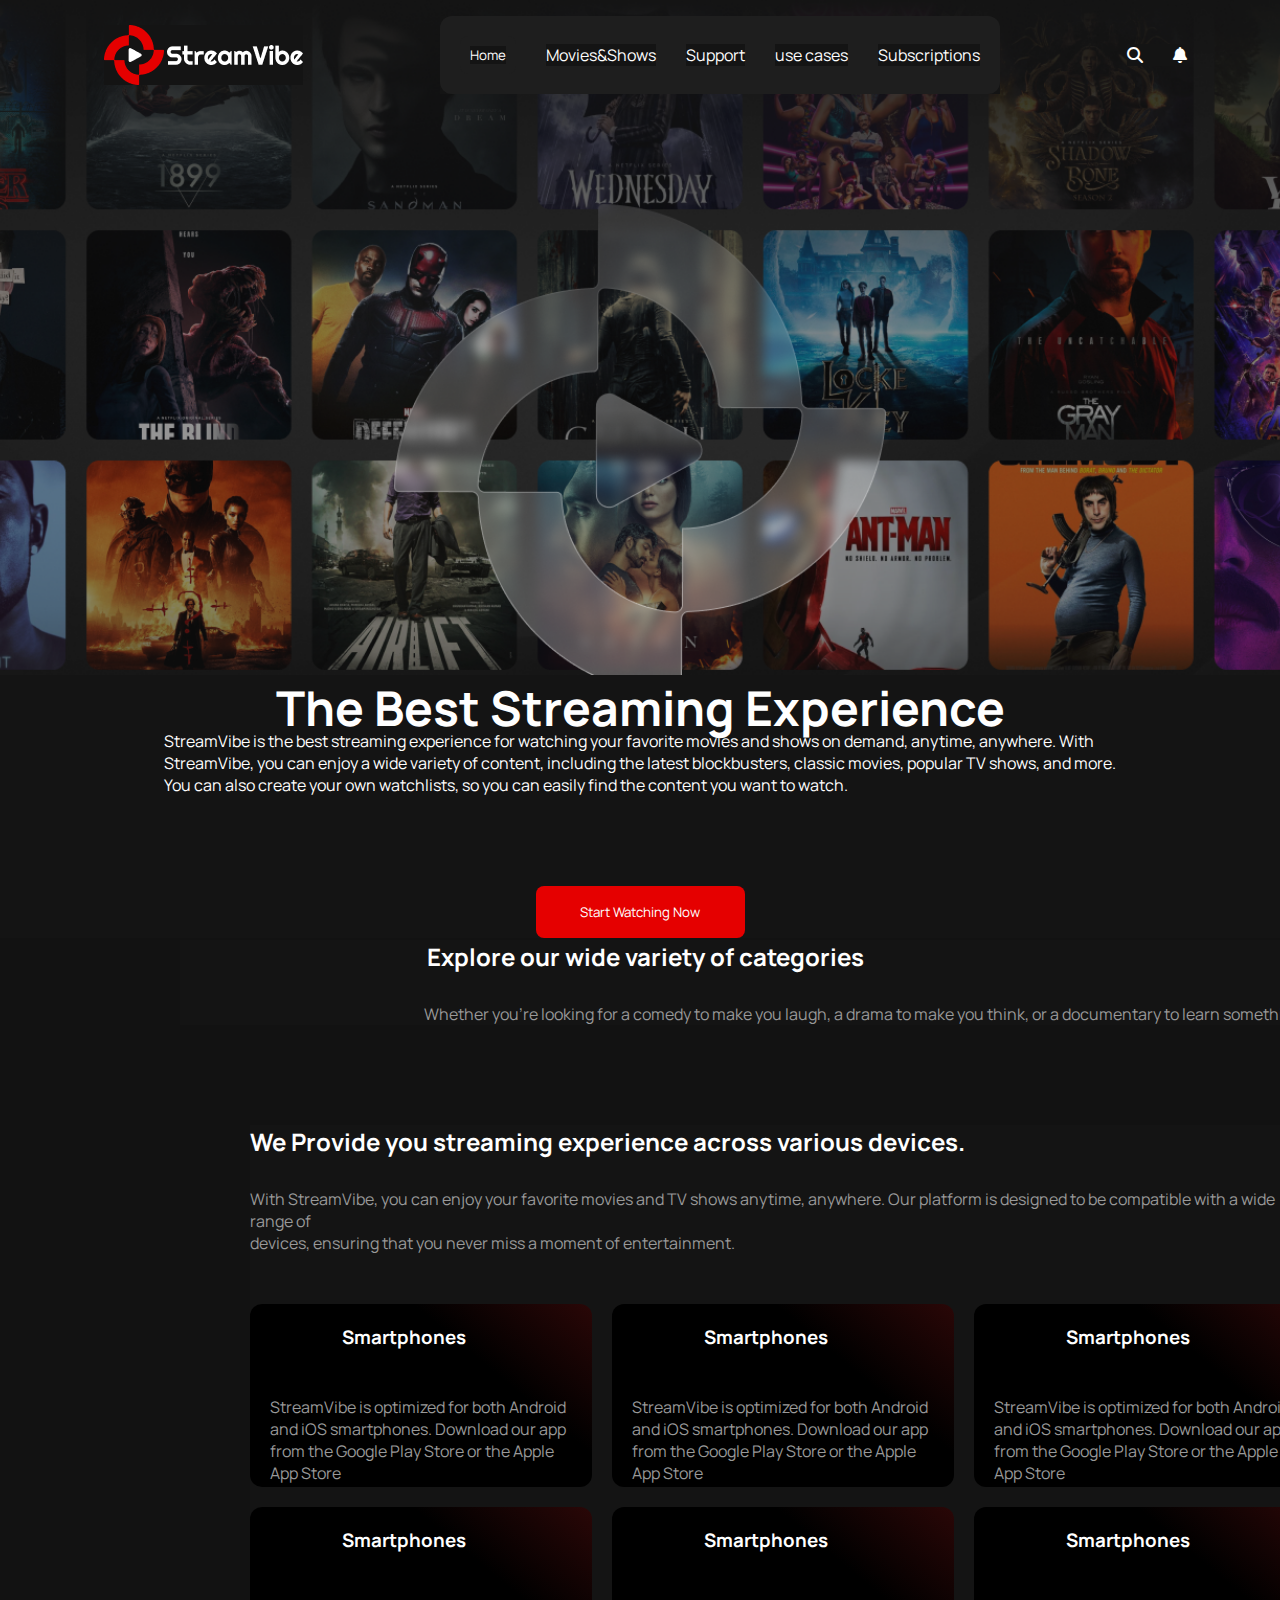
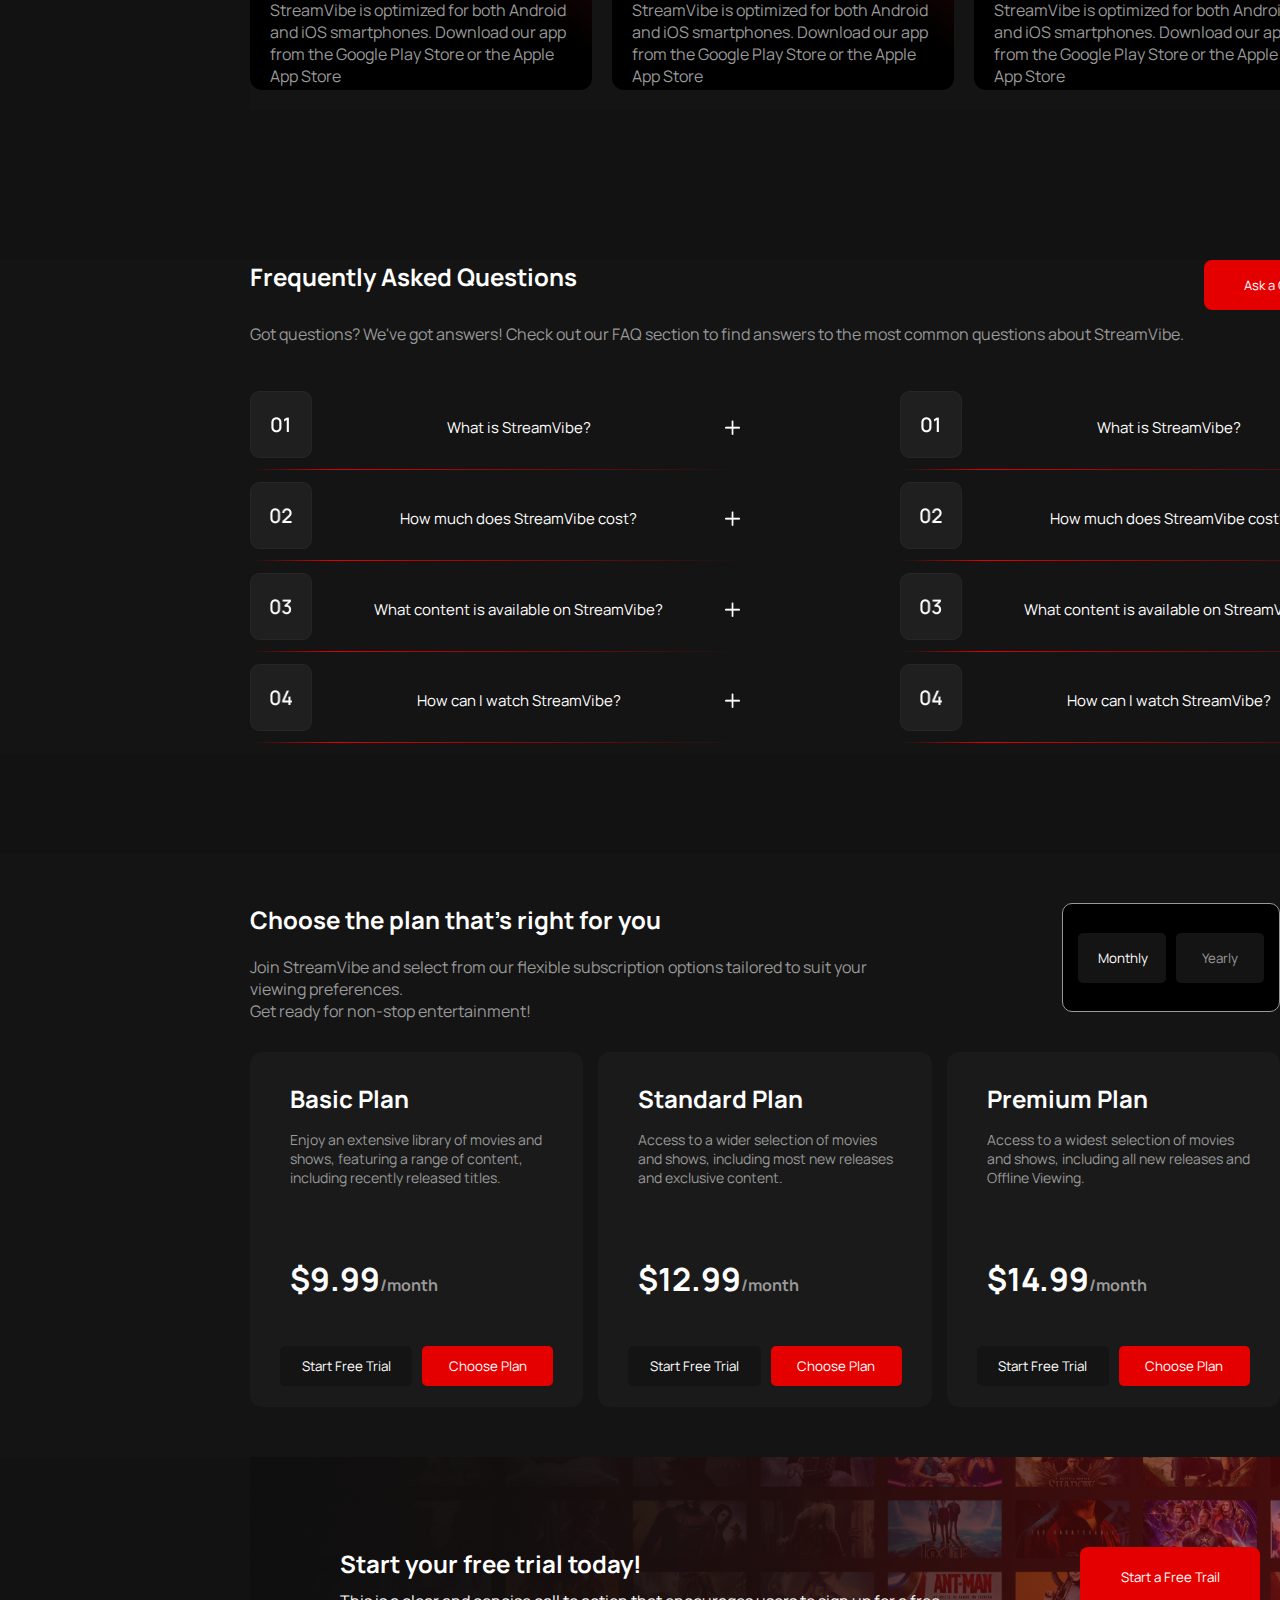
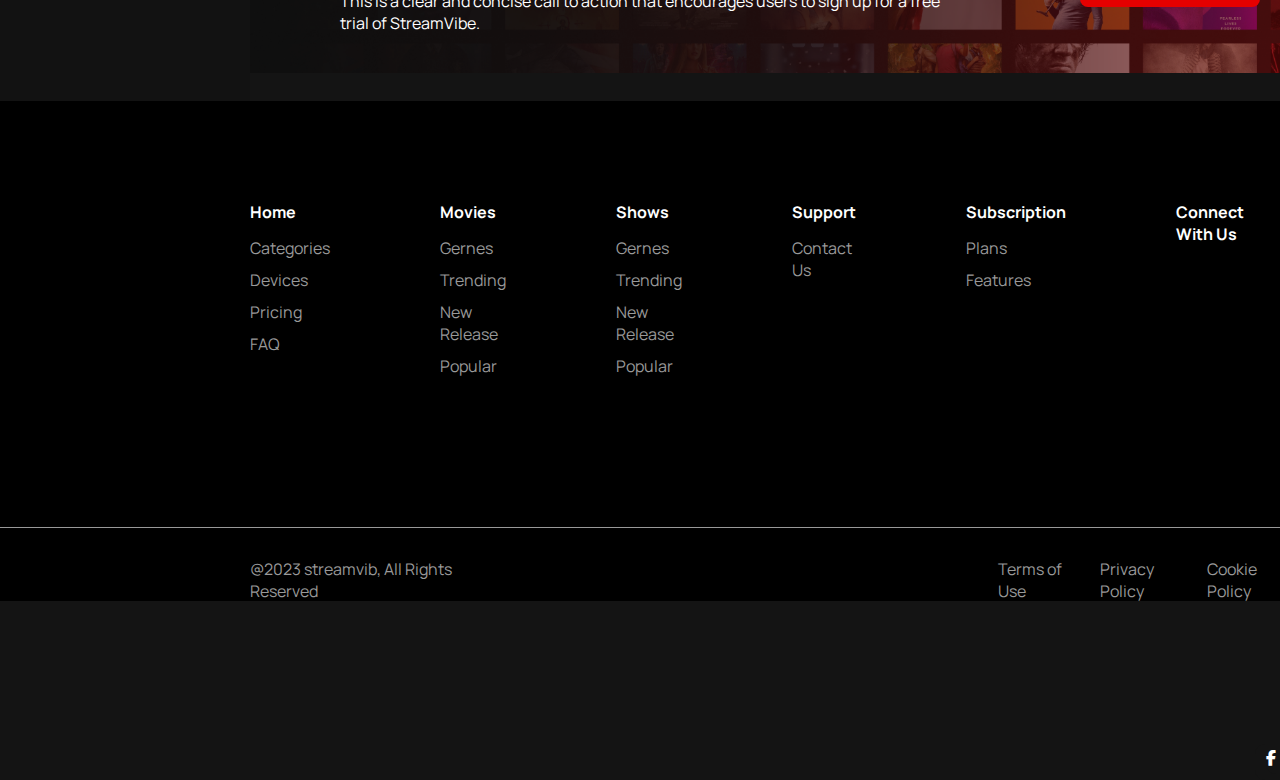
==== commit 30ba001e: "h" ====
--- a/index.html
+++ b/index.html
@@ -62,7 +62,7 @@
             <p>Whether you're looking for a comedy to make you laugh, a drama to make you think, or a documentary to learn something new</p>
         </div>
 
-        <div class="owl-theme Explore_box owl-carousel-2 owl-carousel"></div>
+        <div class="owl-theme Explore_box Explore_box2 owl-carousel-2 owl-carousel"></div>
    
         </div>
     </section>
--- a/css/nava.css
+++ b/css/nava.css
@@ -11,7 +11,7 @@
     width: 1400px;
     overflow: hidden;
     text-align: center;
-
+margin-left: 180px;
     margin-bottom: 100px;
     
 }
@@ -32,7 +32,7 @@
     display: flex;
     
     gap: 20px;
-    margin-left: 250px;
+    margin-left: 120px;
     
 }
 
@@ -379,50 +379,6 @@
     margin-left: -300px;
 }
 
-.baner{
-    background-image: url(../assets/Background\ Images.png);
-    width: 1200px;
-    padding: 20px;
-    height: 444px;
-    background-size: contain;
-    background-repeat: no-repeat;
-    margin-left: 250px;
-    display: flex;
-}
-.baner1{
-    background-image: url(../assets/Background\ Images.png);
-    width: 1100px;
-    padding: 20px;
-    height: 344px;
-    background-size: contain;
-    background-repeat: no-repeat;
-    margin-left: 250px;
-    display: flex;
-}
-
-.baner button{
-    background-color: #E50000;
-    width: 180px;
-    height: 60px;
-    border-radius: 8px;
-    border: none;
-}
-.baner div{
-    margin: 70px;
-    
-    background-color: transparent;
-    color: white;
-}
-.baner div button{
-    color: white;
-}
-.baner p{
-    background-color: transparent;
-}
-.baner h2{
-    margin-bottom: 10px;
-    background-color: transparent;
-}
 
 .pos_icon_footer3 {
     background-color: transparent;
--- a/css/zahra.css
+++ b/css/zahra.css
@@ -105,3 +105,77 @@
     padding-top: 90px;
 }
 
+/* banner */
+.baner{
+    background-image: url(../assets/Background\ Images.png);
+    /* width: 100%; */
+    padding: 40px 20px;
+    display: flex;
+    flex-direction: row;
+    /* height: 444px; */
+    background-size: contain;
+    /* background-repeat: no-repeat; */
+    /* margin-left: 250px;
+    display: flex; */
+    padding-bottom: 90px;
+}
+.baner1{
+    background-image: url(../assets/Background\ Images.png);
+    width: 1100px;
+    padding: 20px;
+    height: 344px;
+    background-size: contain;
+    background-repeat: no-repeat;
+    margin-left: 250px;
+    display: flex;
+}
+
+.baner button{
+    background-color: #E50000;
+    width: 180px;
+    height: 60px;
+    border-radius: 8px;
+    border: none;
+    justify-items: center;
+}
+.baner div{
+    margin: 70px;
+    
+    background-color: transparent;
+    color: white;
+}
+.baner div button{
+    color: white;
+}
+.baner p{
+    background-color: transparent;
+}
+.baner h2{
+    margin-bottom: 10px;
+    background-color: transparent;
+}
+
+
+    @media screen and (max-width: 800px) {
+        /* .baner2{
+          display: flex; 
+          flex-direction: column;
+          
+        }
+    .textbaner{
+        text-align: center;
+    } */
+    .test{
+        display: flex;
+        flex-direction: column;
+    }
+      }
+
+
+      /* .row{
+        display: flex;
+        flex-wrap: nowrap;
+      }
+       */
+
+
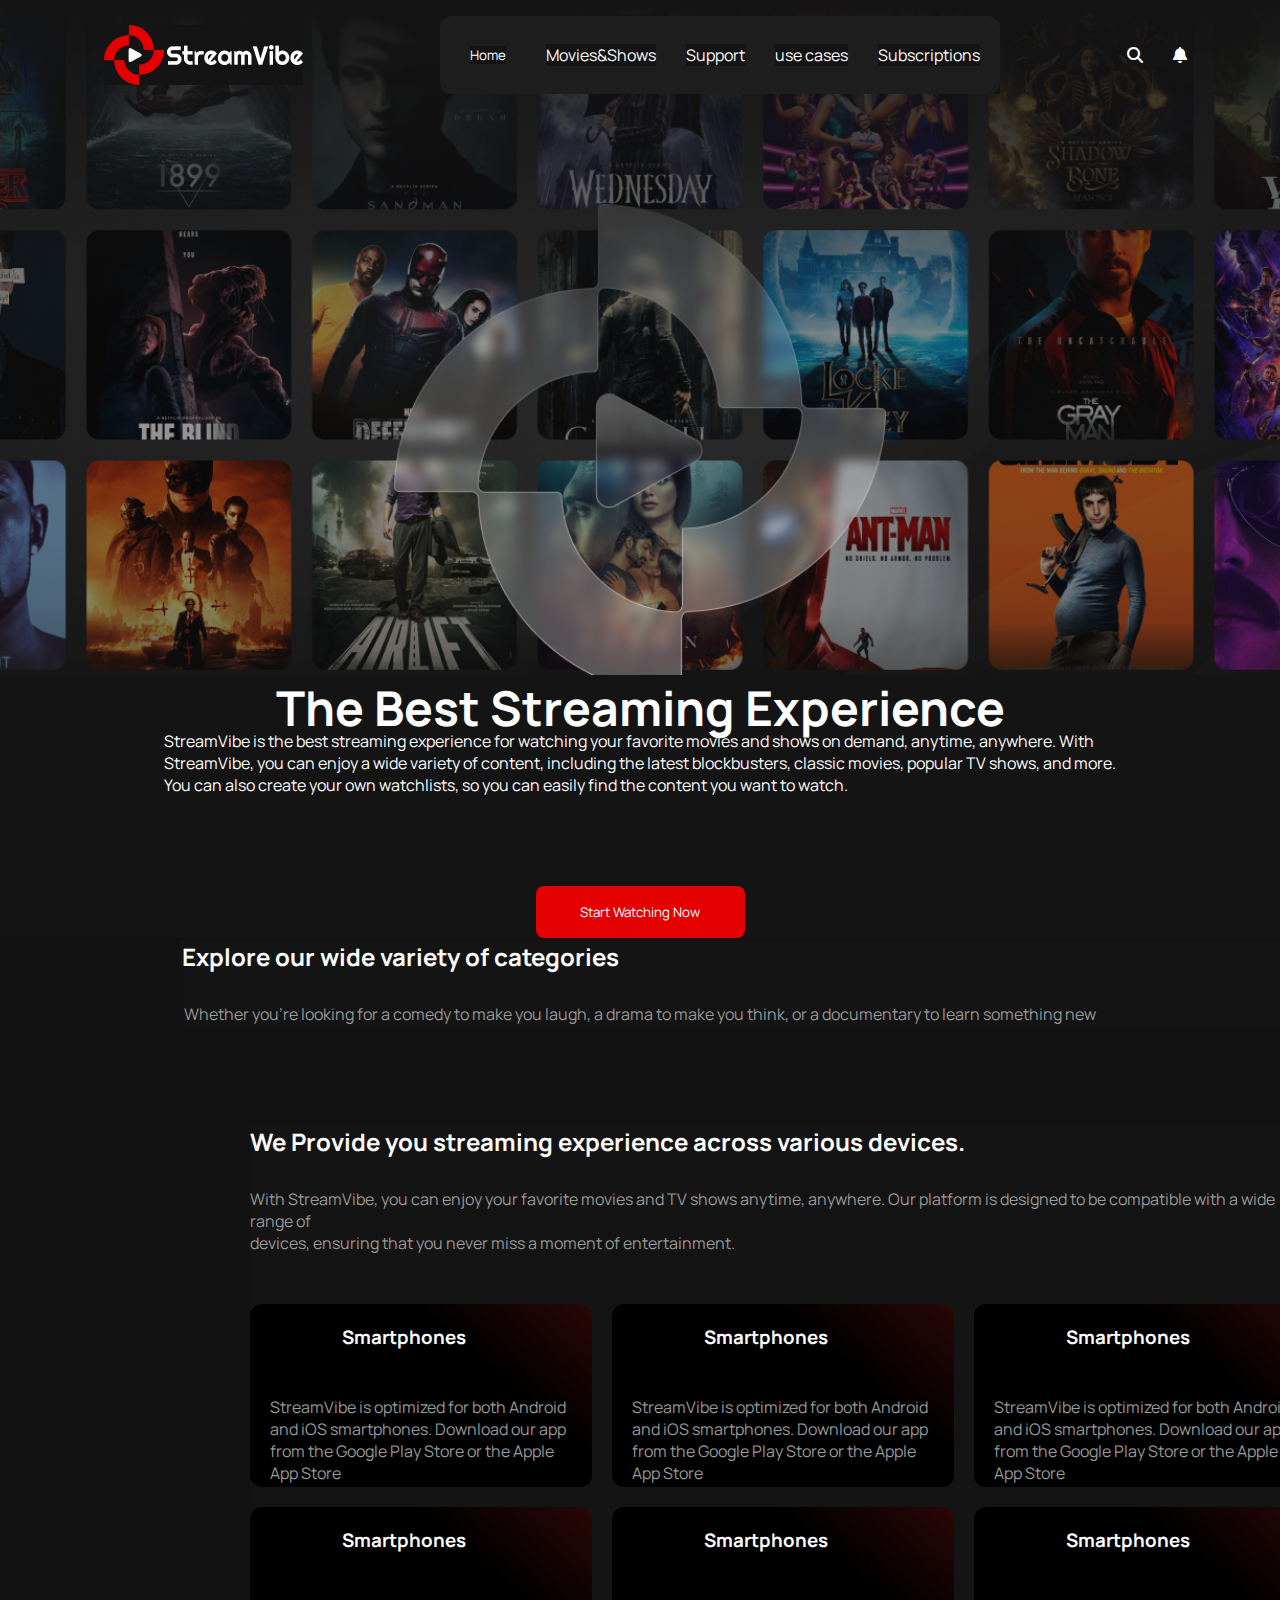
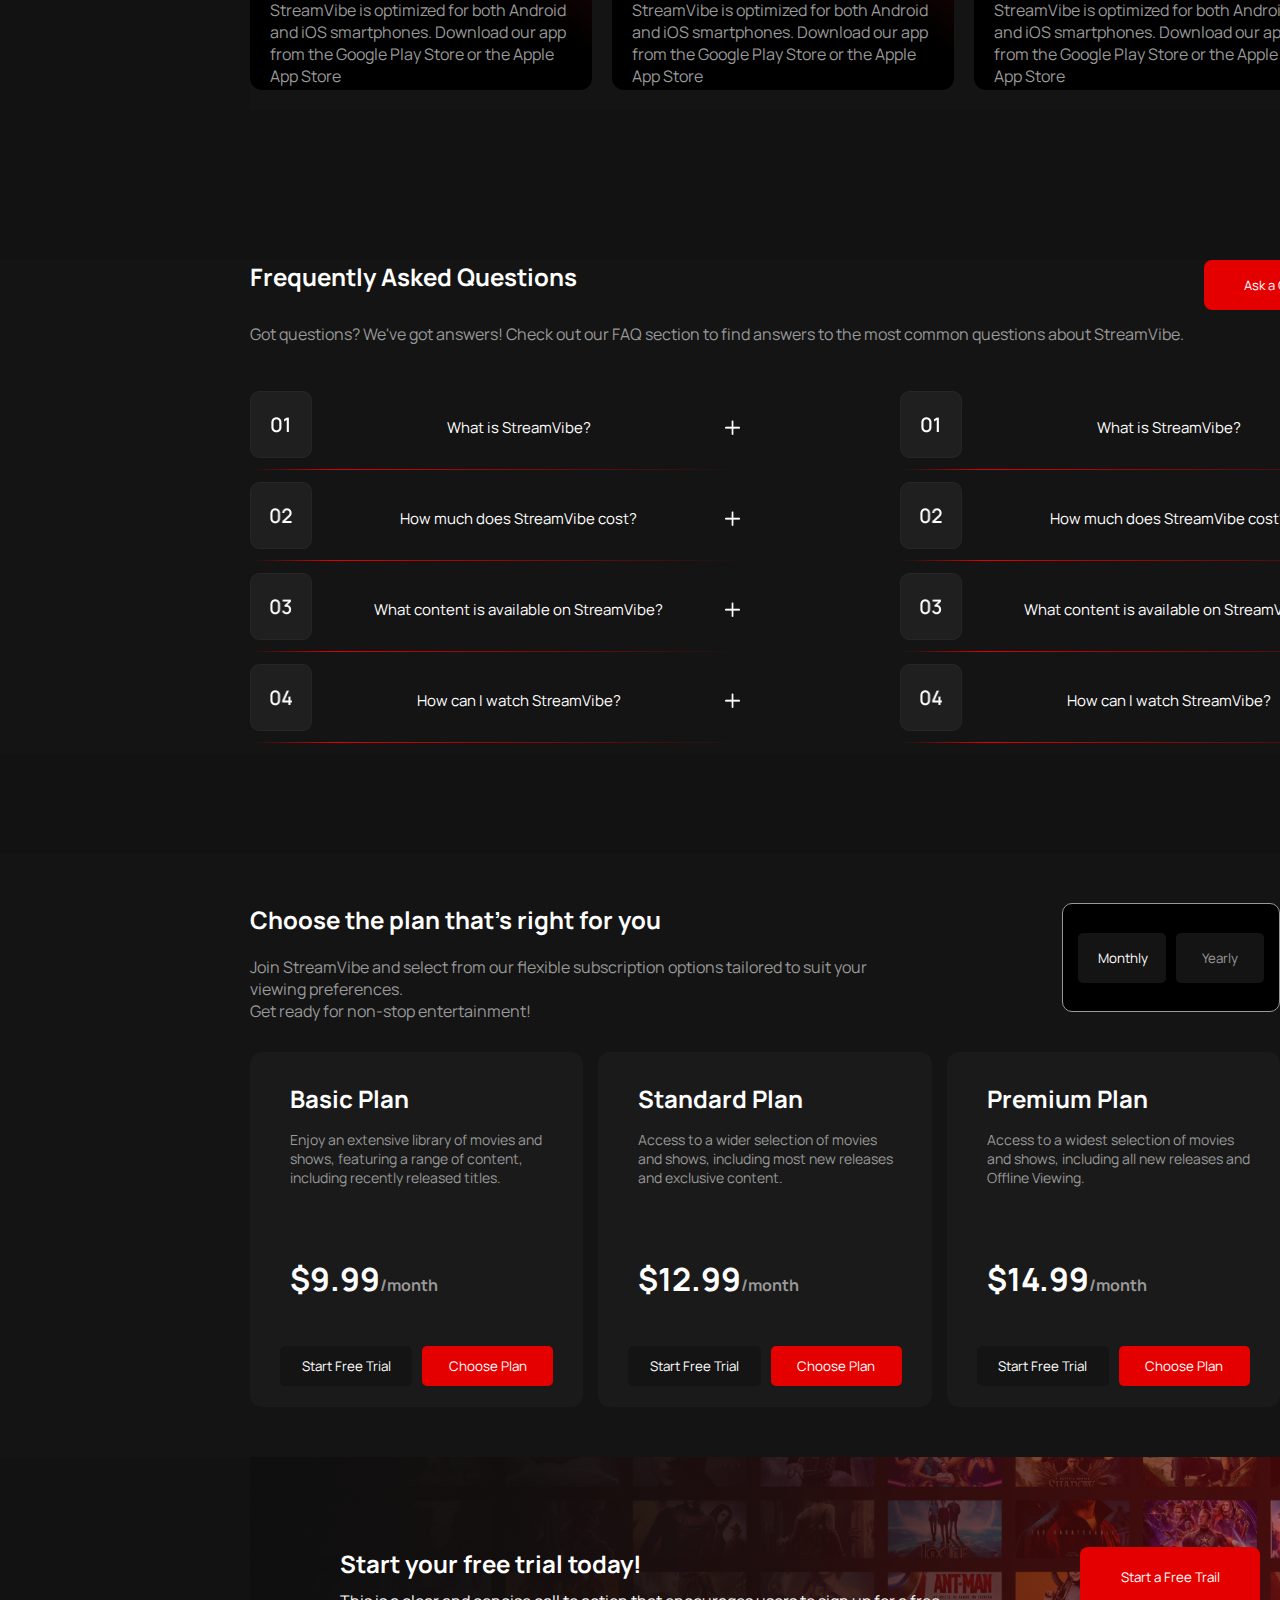
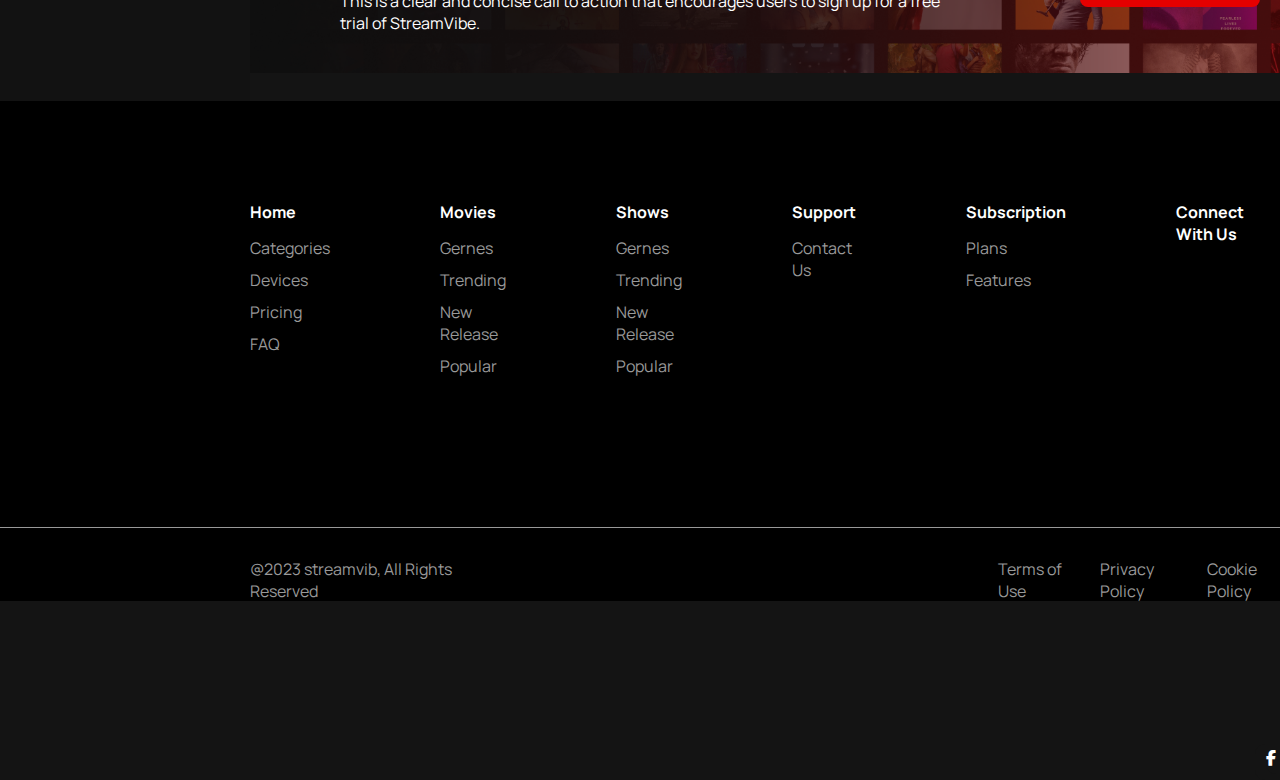
==== commit 1aeb7424: "q" ====
--- a/index.html
+++ b/index.html
@@ -62,7 +62,7 @@
             <p>Whether you're looking for a comedy to make you laugh, a drama to make you think, or a documentary to learn something new</p>
         </div>
 
-        <div class="owl-theme Explore_box Explore_box2 owl-carousel-2 owl-carousel"></div>
+        <div class="owl-theme Explore_box Explore_box2 owl-carousel "></div>
    
         </div>
     </section>
--- a/css/ahmad.css
+++ b/css/ahmad.css
@@ -260,6 +260,7 @@
     box-sizing: border-box;
 }
 
+
 body {
     font-family: Arial, sans-serif;
     background-color: #121212;
@@ -271,7 +272,6 @@
     align-items: center;
     background-color: #1c1c1c;
     padding: 15px 20px;
-
 }
 
 .logo img {
@@ -296,7 +296,6 @@
 }
 
 .nav-links a {
-    margin-top: 120px;
     color: rgb(255, 255, 255);
     text-decoration: none;
     background-color: transparent;
@@ -309,23 +308,95 @@
     color: #e50914;
 }
 
-.nav-icons a {
-    margin-left: 15px;
-    height: 10px;
-    background-color: rgb(28, 28, 28);
-}
-
 .nav-icons img {
     width: 70px;
 }
 
-.bor {
-    border-radius: 5px;
-
-
+.hamburger {
+    display: none;
+    height: 40px;
+    width: 40px;
+    cursor: pointer;
+}
+
+.hamburger span {
+    width: 30px;
+    height: 3px;
+    background: #fff;
+    margin: 5px 0;
+    transition: 0.4s;
 }
 
 .slid-img {
     justify-content: center;
     text-align: center;
-}+}
+
+@media (max-width: 768px) {
+    .navbar {
+        position: relative;
+        flex-direction: row;
+        z-index: 999;
+    }
+
+    .navss {
+        position: fixed;
+        right: -250px;
+        top: 0;
+        height: 100vh;
+        width: 250px;
+        background-color: #1c1c1c;
+        flex-direction: column;
+        justify-content: center;
+        align-items: center;
+        transition: right 0.4s ease;
+        z-index: 1000;
+    }
+
+    .nav-links {
+        flex-direction: column;
+        align-items: center;
+        width: 100%;
+    }
+
+    .nav-links li {
+        margin: 20px 0;
+    }
+
+    .hamburger {
+        display: flex;
+    }
+
+    .navbar.active .navss {
+        right: 0;
+    }
+
+    .nav-icons img {
+        display: none;
+    }
+
+    #play-button {
+        height: 120px;
+        width: 310px;
+    }
+
+    p {
+        display: none;
+    }
+
+    .slid-img img {
+        width: 100%;
+        height: auto;
+        border-radius: 15px;
+    }
+
+    h2 {
+        font-size: 24px;
+        top: 50%;
+    }
+
+    button img {
+        width: 250px;
+        height: auto;
+    }
+}
--- a/css/nava.css
+++ b/css/nava.css
@@ -8,7 +8,7 @@
 .SectionExplore {
     display: flex;
     flex-direction: column;
-    width: 1400px;
+    width: 1300px;
     overflow: hidden;
     text-align: center;
 margin-left: 180px;
@@ -17,11 +17,12 @@
 }
 .SectionExplore div h2 {
     
-    margin-left: -470px;
+    margin-left: -860px;
     color: white;
     margin-bottom: 30px;
 }
 .SectionExplore div p {
+    margin-left: -380px;
     color: #999999;
    
     
